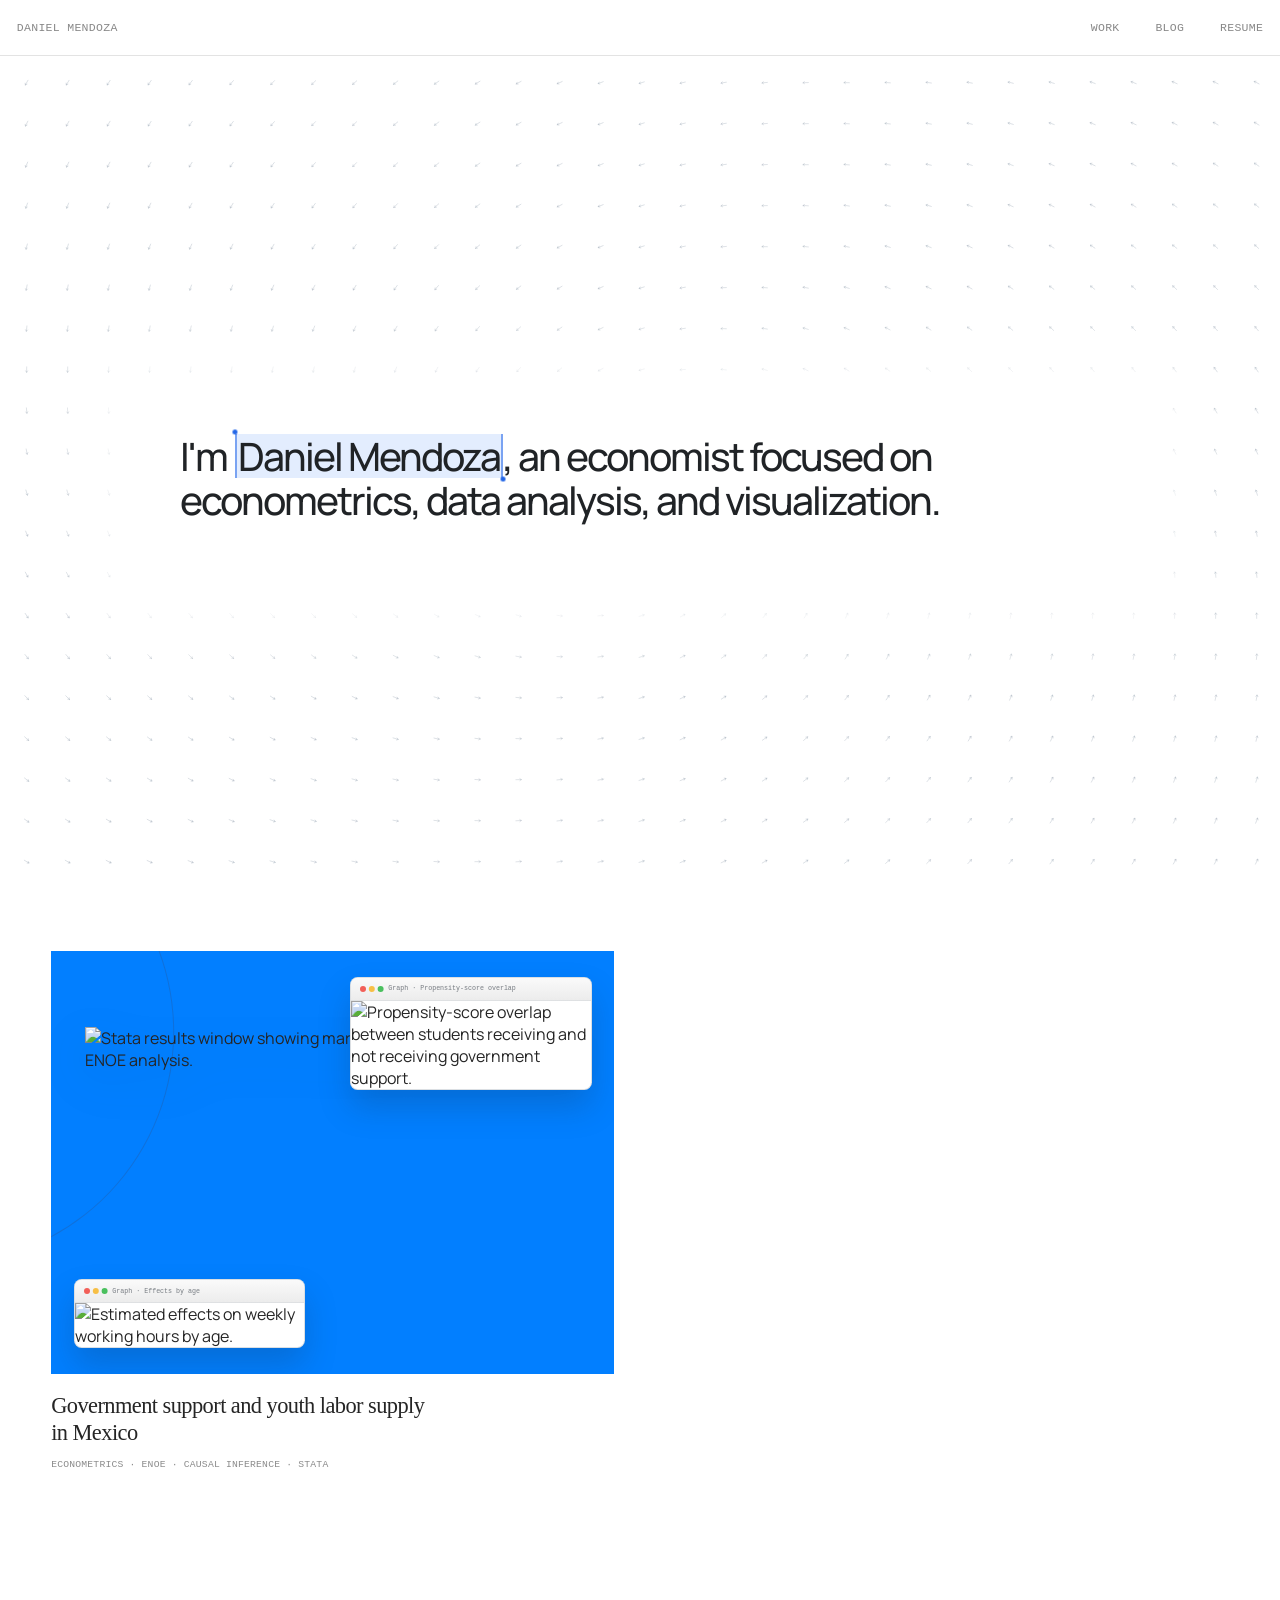
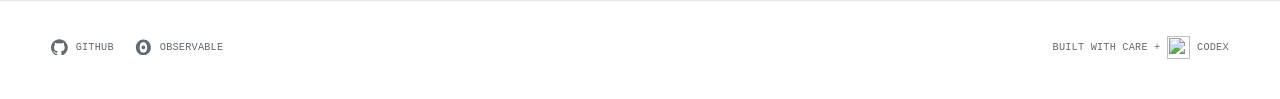
==== index.html @ ac4476f8 "Publish portfolio and first data note" ====
<!doctype html>
<html lang="en">
  <head>
    <meta charset="UTF-8" />
    <meta name="viewport" content="width=device-width, initial-scale=1.0" />
    <meta
      name="description"
      content="Daniel Mendoza is an economist who uses data to understand change and communicate evidence."
    />
    <title>Daniel Mendoza — Economist who works with data</title>
    <link rel="stylesheet" href="styles.css" />
    <script src="script.js" defer></script>
  </head>
  <body class="home-page">
    <div class="custom-cursor" aria-hidden="true"></div>

    <header class="site-header home-header">
      <a class="site-identity" href="#top">Daniel Mendoza</a>
      <nav class="site-nav" aria-label="Primary navigation">
        <a href="#work">Work</a>
        <a href="blog.html">Blog</a>
        <a href="assets/documents/daniel-mendoza-resume.pdf" target="_blank" rel="noopener">Resume</a>
      </nav>
    </header>

    <main id="top">
      <section class="intro-hero" aria-labelledby="intro-title">
        <canvas class="phase-field" data-phase-field aria-hidden="true"></canvas>
        <div class="intro-copy">
          <h1 id="intro-title">
            <span class="intro-line">
              I'm
              <span class="intro-selected-name">
                <span class="intro-name-highlight" aria-hidden="true"></span>
                <i class="intro-selection-handle intro-selection-handle-start" aria-hidden="true"></i>
                <i class="intro-selection-handle intro-selection-handle-end" aria-hidden="true"></i>
                <span class="intro-name-text">Daniel Mendoza</span>
              </span>, an economist focused on
            </span>
            <span class="intro-line">econometrics, data analysis, and visualization.</span>
          </h1>
        </div>
      </section>

      <section class="selected-work" id="work" aria-label="Selected work">
        <div class="project-grid">
          <a
            class="project-card project-card-enoe"
            href="apoyos-oferta-laboral.html"
            data-case-study
            aria-label="View case study: Government support and youth labor supply in Mexico"
          >
            <div class="project-cover project-cover-stata">
              <figure class="stata-main-window">
                <img
                  src="assets/projects/enoe/stata-main-results.png"
                  alt="Stata results window showing marginal-effect estimates from the ENOE analysis."
                />
              </figure>

              <figure class="stata-graph-window stata-graph-overlap">
                <figcaption>Graph · Propensity-score overlap</figcaption>
                <img
                  src="assets/projects/enoe/04_propensity_overlap.svg"
                  alt="Propensity-score overlap between students receiving and not receiving government support."
                />
              </figure>

              <figure class="stata-graph-window stata-graph-age">
                <figcaption>Graph · Effects by age</figcaption>
                <img
                  src="assets/projects/enoe/02_cover_age_heterogeneity.svg"
                  alt="Estimated effects on weekly working hours by age."
                />
              </figure>
            </div>

            <div class="project-card-copy">
              <h3>Government support and youth labor supply in Mexico</h3>
              <p class="project-meta">Econometrics · ENOE · Causal inference · Stata</p>
            </div>
          </a>
        </div>
      </section>
    </main>

    <footer class="home-footer">
      <nav class="footer-profiles" aria-label="External profiles">
        <a
          href="https://github.com/danielmendoza-econ"
          target="_blank"
          rel="noopener"
          aria-label="Daniel Mendoza on GitHub"
        >
          <svg viewBox="0 0 24 24" aria-hidden="true">
            <path d="M12 .297C5.37.297 0 5.67 0 12.297c0 5.303 3.438 9.8 8.205 11.385.6.113.82-.258.82-.577 0-.285-.01-1.04-.015-2.04-3.338.724-4.042-1.61-4.042-1.61-.546-1.385-1.335-1.754-1.335-1.754-1.087-.744.084-.729.084-.729 1.205.084 1.838 1.236 1.838 1.236 1.07 1.835 2.809 1.305 3.495.998.108-.776.417-1.305.76-1.605-2.665-.3-5.466-1.332-5.466-5.93 0-1.31.465-2.38 1.235-3.22-.135-.303-.54-1.523.105-3.176 0 0 1.005-.322 3.3 1.23a11.5 11.5 0 0 1 3-.405c1.02.005 2.04.138 3 .405 2.28-1.552 3.285-1.23 3.285-1.23.645 1.653.24 2.873.12 3.176.765.84 1.23 1.91 1.23 3.22 0 4.61-2.805 5.625-5.475 5.92.42.36.81 1.096.81 2.22 0 1.606-.015 2.896-.015 3.286 0 .315.21.69.825.57C20.565 22.092 24 17.592 24 12.297 24 5.67 18.627.297 12 .297Z" />
          </svg>
          <span>GitHub</span>
        </a>

        <a
          href="https://observablehq.com/@danielmendoza-econ/"
          target="_blank"
          rel="noopener"
          aria-label="Daniel Mendoza on Observable"
        >
          <svg viewBox="-1.5 0 28 28" aria-hidden="true">
            <path d="M12.5 22.667c-1.154 0-2.154-.252-3-.754a5.091 5.091 0 0 1-1.945-2.048 10.801 10.801 0 0 1-.991-2.741A14.747 14.747 0 0 1 6.25 14c0-.83.054-1.624.164-2.382.108-.758.309-1.529.602-2.31a7.37 7.37 0 0 1 1.129-2.035 5.118 5.118 0 0 1 1.807-1.401c.746-.36 1.594-.539 2.548-.539 1.154 0 2.154.252 3 .754.843.501 1.517 1.21 1.945 2.048.452.861.782 1.775.991 2.741.209.965.314 2.007.314 3.124a16.7 16.7 0 0 1-.163 2.382 10.63 10.63 0 0 1-.615 2.31c-.302.782-.677 1.46-1.13 2.035-.451.575-1.05 1.042-1.794 1.401-.745.36-1.594.539-2.548.539Zm2.206-6.373c.598-.6.93-1.43.919-2.294 0-.893-.299-1.658-.896-2.294-.598-.637-1.34-.956-2.229-.956s-1.631.319-2.23.956A3.236 3.236 0 0 0 9.376 14c0 .893.299 1.658.896 2.294.598.637 1.34.956 2.229.956s1.624-.319 2.206-.956ZM12.5 27C19.403 27 25 21.18 25 14S19.403 1 12.5 1 0 6.82 0 14s5.597 13 12.5 13Z" />
          </svg>
          <span>Observable</span>
        </a>
      </nav>

      <a
        class="footer-codex-credit"
        href="https://openai.com/codex/"
        target="_blank"
        rel="noopener"
        aria-label="Built with care and Codex"
      >
        <span>Built with care +</span>
        <img src="assets/brand/codex-icon-light.png" alt="" aria-hidden="true" />
        <span>Codex</span>
      </a>
    </footer>
  </body>
</html>
---- styles.css ----
@import url("https://fonts.googleapis.com/css2?family=Manrope:wght@400;500;600;700&display=swap");

@font-face {
  font-family: "Lora";
  src: url("assets/fonts/lora/lora-regular-latin.woff2") format("woff2");
  font-style: normal;
  font-weight: 400;
  font-display: swap;
}

@font-face {
  font-family: "Paper Mono";
  src: url("assets/fonts/paper-mono/paper-mono-regular.woff2") format("woff2");
  font-style: normal;
  font-weight: 400;
  font-display: swap;
}

:root {
  --paper: rgb(242, 241, 236);
  --ink: rgb(25, 25, 24);
  --menu: rgb(75, 85, 99);
  --muted: rgb(126, 126, 120);
  --line: rgba(75, 85, 99, 0.18);
  --accent: rgb(245, 73, 39);
  --page-gutter: clamp(1.25rem, 4vw, 4.5rem);
}

* {
  box-sizing: border-box;
}

html {
  scroll-behavior: smooth;
}

body {
  margin: 0;
  background: var(--paper);
  color: var(--ink);
  font-family: "Manrope", Helvetica, Arial, sans-serif;
  -webkit-font-smoothing: antialiased;
}

.custom-cursor {
  display: none;
}

@media (pointer: fine) and (prefers-reduced-motion: no-preference) {
  body,
  a {
    cursor: none;
  }

  .custom-cursor {
    position: fixed;
    top: 0;
    left: 0;
    z-index: 9999;
    display: block;
    width: 1rem;
    height: 1rem;
    border-radius: 50%;
    border: 1px solid transparent;
    background: rgb(245, 73, 39);
    opacity: 0;
    pointer-events: none;
    transform: translate3d(-50%, -50%, 0);
    transition: width 160ms ease, height 160ms ease, background-color 160ms ease,
      border-color 160ms ease, opacity 120ms ease;
  }

  .custom-cursor.is-visible {
    opacity: 1;
  }

  .custom-cursor.is-over-link {
    width: 2rem;
    height: 2rem;
    border-color: rgb(245, 73, 39);
    background: transparent;
  }

  .custom-cursor.is-over-case-study {
    width: 9.7rem;
    height: 2.55rem;
    border-color: rgba(255, 255, 255, 0.35);
    border-radius: 999px;
    background: rgb(245, 73, 39);
    box-shadow: 0 5px 18px rgba(97, 42, 56, 0.2);
  }

  .custom-cursor.is-over-case-study::after {
    position: absolute;
    inset: 0;
    display: grid;
    place-items: center;
    color: #fff;
    content: "VIEW CASE STUDY \2197";
    font-family: "Paper Mono", monospace;
    font-size: 0.66rem;
    letter-spacing: 0.015em;
    white-space: nowrap;
  }
}

a {
  color: inherit;
  text-decoration: none;
}

.site-header {
  position: sticky;
  top: 0;
  z-index: 20;
  display: flex;
  align-items: center;
  justify-content: space-between;
  min-height: 4.75rem;
  padding: 1rem var(--page-gutter);
  background: rgba(242, 241, 236, 0.9);
  backdrop-filter: blur(16px);
  -webkit-backdrop-filter: blur(16px);
}

.site-identity {
  max-width: 23rem;
  color: var(--ink);
  font-size: clamp(0.9rem, 1.3vw, 1.05rem);
  font-weight: 600;
  letter-spacing: -0.02em;
  line-height: 1.2;
}

.site-nav {
  display: flex;
  gap: clamp(1.4rem, 3vw, 2.4rem);
  color: rgba(75, 85, 99, 1);
  font-family: "Manrope", Helvetica, Arial, sans-serif;
  font-size: clamp(0.95rem, 1.4vw, 1.1rem);
  font-weight: 500;
  letter-spacing: -0.02em;
}

.site-nav a {
  position: relative;
  padding: 0.35rem 0;
}

.site-nav a[aria-current="page"]::after {
  transform: scaleX(1);
}

.site-nav a::after {
  position: absolute;
  right: 0;
  bottom: 0;
  left: 0;
  height: 1px;
  background: currentColor;
  content: "";
  transform: scaleX(0);
  transform-origin: right;
  transition: transform 180ms ease;
}

.site-nav a:hover::after,
.site-nav a:focus-visible::after {
  transform: scaleX(1);
  transform-origin: left;
}

.hero {
  position: relative;
  display: flex;
  overflow: hidden;
  min-height: calc(100svh - 4.75rem);
  align-items: center;
  padding: clamp(5rem, 12vh, 9rem) var(--page-gutter);
}

.hero-pattern {
  position: absolute;
  inset: 0;
  background-image:
    radial-gradient(circle, rgba(75, 85, 99, 0.18) 1px, transparent 1.2px),
    linear-gradient(90deg, transparent 49.6%, rgba(75, 85, 99, 0.035) 50%, transparent 50.4%);
  background-position: 0 0, 16px 0;
  background-size: 32px 32px, 128px 128px;
  -webkit-mask-image: radial-gradient(ellipse 75% 72% at 70% 48%, #000 0%, rgba(0, 0, 0, 0.62) 48%, transparent 100%);
  mask-image: radial-gradient(ellipse 75% 72% at 70% 48%, #000 0%, rgba(0, 0, 0, 0.62) 48%, transparent 100%);
  pointer-events: none;
}

.eyebrow {
  margin: 0 0 clamp(1.5rem, 4vh, 3rem);
  color: var(--muted);
  font-size: clamp(0.7rem, 1vw, 0.85rem);
  letter-spacing: 0.12em;
  text-transform: uppercase;
}

h1 {
  max-width: 18ch;
  margin: 0;
  color: var(--ink);
  font-family: "Manrope", Helvetica, Arial, sans-serif;
  font-size: clamp(3.25rem, 7vw, 7.4rem);
  font-weight: 600;
  letter-spacing: -0.065em;
  line-height: 0.98;
}

.hero h1 {
  position: relative;
  z-index: 1;
}

.hero-primary,
.hero-secondary {
  display: block;
}

.hero-primary {
  color: var(--ink);
}

.hero-secondary {
  max-width: 15.5ch;
  margin-top: 0.18em;
  color: var(--muted);
  font-weight: 500;
}

.work-section,
.home-writing {
  display: grid;
  grid-template-columns: minmax(9rem, 1fr) minmax(0, 4fr);
  gap: clamp(3rem, 7vw, 8rem);
  padding: clamp(5.5rem, 10vw, 10rem) var(--page-gutter);
  border-top: 1px solid var(--line);
}

.section-rail {
  position: sticky;
  top: 6.5rem;
  align-self: start;
}

.section-label,
.section-period {
  margin: 0;
}

.section-label {
  color: var(--ink);
  font-size: clamp(1rem, 1.5vw, 1.25rem);
  font-weight: 600;
  letter-spacing: -0.025em;
}

.section-period {
  margin-top: 0.35rem;
  color: var(--muted);
  font-size: 0.9rem;
}

h2 {
  margin: 0;
  font-size: clamp(2.5rem, 6vw, 6rem);
  font-weight: 500;
  letter-spacing: -0.06em;
  line-height: 0.95;
}

.work-message h2 {
  max-width: 18ch;
  color: var(--ink);
  font-size: clamp(2.4rem, 5vw, 5.6rem);
  font-weight: 500;
  letter-spacing: -0.06em;
  line-height: 1;
}

.work-message p {
  max-width: 42rem;
  margin: clamp(2rem, 4vw, 3.5rem) 0 0;
  color: var(--muted);
  font-size: clamp(1.1rem, 1.7vw, 1.35rem);
  line-height: 1.55;
}

.writing-feature {
  min-width: 0;
}

.writing-visual {
  display: block;
  overflow: hidden;
  padding: clamp(1.5rem, 5vw, 5rem);
  border-radius: 1rem;
  background: #e9e5f2;
}

.writing-visual svg {
  display: block;
  width: 100%;
}

.feature-grid {
  fill: none;
  stroke: rgba(75, 85, 99, 0.16);
  stroke-width: 1;
}

.feature-line {
  fill: none;
  stroke: var(--accent);
  stroke-linecap: round;
  stroke-width: 7;
  stroke-dasharray: 1200;
  animation: draw-line 1.8s ease-out both;
}

.feature-dots {
  fill: #e9e5f2;
  stroke: var(--accent);
  stroke-width: 4;
}

.writing-copy {
  display: block;
  padding-top: clamp(1.5rem, 3vw, 2.5rem);
}

.writing-title-row {
  display: flex;
  gap: 2rem;
  align-items: flex-start;
  justify-content: space-between;
}

.writing-title-row h2 {
  max-width: 22ch;
  color: var(--ink);
  font-size: clamp(2.1rem, 4vw, 4.4rem);
  font-weight: 500;
  line-height: 1;
}

.writing-title-row span {
  color: var(--accent);
  font-size: clamp(2rem, 4vw, 4rem);
  line-height: 0.9;
  transition: transform 180ms ease;
}

.writing-copy:hover .writing-title-row span {
  transform: translate(0.3rem, -0.3rem);
}

.writing-copy > p {
  max-width: 46rem;
  margin: 1.5rem 0 0;
  color: var(--muted);
  font-size: clamp(1rem, 1.5vw, 1.2rem);
  line-height: 1.55;
}

.tag-list {
  display: flex;
  flex-wrap: wrap;
  gap: 0.55rem;
  margin: 1.5rem 0 0;
  padding: 0;
  list-style: none;
}

.tag-list li {
  padding: 0.5rem 0.75rem;
  border-radius: 999px;
  background: rgba(215, 210, 231, 0.72);
  color: var(--menu);
  font-size: 0.76rem;
  font-weight: 600;
  letter-spacing: 0.035em;
  text-transform: uppercase;
}

.site-footer {
  overflow: hidden;
  padding: clamp(3rem, 7vw, 6rem) var(--page-gutter) 0;
  border-top: 1px solid var(--line);
}

.footer-links {
  display: flex;
  justify-content: flex-end;
  gap: clamp(1.5rem, 4vw, 3rem);
  color: var(--menu);
  font-size: 0.95rem;
  font-weight: 500;
}

.footer-name {
  margin: clamp(5rem, 10vw, 9rem) 0 -0.09em;
  color: var(--ink);
  font-size: clamp(4.2rem, 14.5vw, 15rem);
  font-weight: 700;
  letter-spacing: -0.085em;
  line-height: 0.74;
  white-space: nowrap;
}

.interior-page {
  min-height: 100svh;
  padding: clamp(9rem, 20vh, 13rem) var(--page-gutter) 4rem;
}

.interior-page h1 {
  max-width: none;
}

.page-intro {
  width: min(100%, 41rem);
  margin: clamp(2rem, 5vh, 4rem) 0 0 auto;
  color: var(--muted);
  font-size: clamp(1.1rem, 1.8vw, 1.5rem);
  line-height: 1.5;
}

.post-list {
  margin-top: clamp(4rem, 10vh, 8rem);
  border-top: 1px solid var(--line);
}

.post-card {
  display: grid;
  grid-template-columns: minmax(18rem, 1.2fr) minmax(18rem, 1fr);
  gap: clamp(2rem, 6vw, 6rem);
  padding: clamp(2rem, 5vw, 4.5rem) 0;
  border-bottom: 1px solid var(--line);
}

.post-card-visual {
  overflow: hidden;
  min-height: 18rem;
  background: #f3e9e2;
}

.post-card-visual svg {
  width: 100%;
  height: 100%;
  padding: 9%;
}

.post-card-grid {
  fill: none;
  stroke: rgba(50, 64, 79, 0.14);
  stroke-width: 1;
}

.post-card-line {
  fill: none;
  stroke: rgb(245, 73, 39);
  stroke-width: 5;
  stroke-linecap: round;
  stroke-dasharray: 900;
  animation: draw-line 1.5s ease-out both;
}

.post-card-dots {
  fill: #f3e9e2;
  stroke: rgb(245, 73, 39);
  stroke-width: 3;
}

.post-card-copy {
  align-self: center;
}

.post-meta,
.chart-kicker,
.chart-unit,
.back-link {
  color: rgba(133, 142, 151, 1);
  font-family: "Paper Mono", monospace;
  font-size: 0.72rem;
  letter-spacing: 0.03em;
  text-transform: uppercase;
}

.post-card h2,
.chart-heading h2,
.article-text h2,
.article-text h3 {
  color: var(--ink);
  font-family: "Manrope", Helvetica, Arial, sans-serif;
  font-weight: 500;
}

.post-card h2 {
  margin: 1.25rem 0;
  font-size: clamp(2rem, 3.5vw, 3.75rem);
  letter-spacing: -0.04em;
  line-height: 1.02;
}

.post-card-copy > p:not(.post-meta) {
  color: rgba(133, 142, 151, 1);
  line-height: 1.55;
}

.post-link {
  display: inline-block;
  margin-top: 2rem;
  border-bottom: 1px solid currentColor;
  font-size: 0.8rem;
  line-height: 1.8;
  text-transform: uppercase;
}

/* Blog index — text-led editorial list */
.blog-page {
  background: #fff;
}

.blog-index {
  min-height: calc(100svh - 3.5rem);
  padding: clamp(6.5rem, 12vw, 10rem) var(--page-gutter) clamp(7rem, 12vw, 11rem);
}

.blog-index-header,
.blog-entry-list {
  width: min(100%, 64rem);
}

.blog-index-kicker,
.blog-entry-meta,
.blog-index-footer {
  font-family: "Paper Mono", monospace;
  letter-spacing: 0.025em;
  text-transform: uppercase;
}

.blog-index-kicker {
  margin: 0 0 1.3rem;
  color: #7d8791;
  font-size: 0.68rem;
}

.blog-index-header h1 {
  max-width: 20ch;
  margin: 0;
  color: #252525;
  font-family: "Manrope", Helvetica, Arial, sans-serif;
  font-size: clamp(2.35rem, 4.6vw, 4.65rem);
  font-weight: 500;
  letter-spacing: -0.055em;
  line-height: 1.04;
}

.blog-index-intro {
  max-width: 35rem;
  margin: clamp(1.5rem, 3vw, 2.5rem) 0 0;
  color: #7f8993;
  font-size: clamp(0.98rem, 1.35vw, 1.15rem);
  line-height: 1.65;
}

.blog-entry-list {
  margin-top: clamp(4.5rem, 8vw, 7rem);
  border-top: 1px solid rgba(75, 85, 99, 0.18);
}

.blog-empty-state {
  margin: 0;
  padding: 2rem 0;
  color: rgba(75, 85, 99, 0.68);
  font-size: 1rem;
}

.blog-entry {
  display: grid;
  grid-template-columns: minmax(8.5rem, 0.72fr) minmax(0, 3fr) auto;
  gap: clamp(1.5rem, 4vw, 4rem);
  align-items: start;
  padding: clamp(2rem, 4vw, 3.25rem) 0;
  border-bottom: 1px solid rgba(75, 85, 99, 0.18);
}

.blog-entry-meta {
  display: grid;
  gap: 0.65rem;
  padding-top: 0.32rem;
  color: #8a949e;
  font-size: clamp(0.55rem, 0.68vw, 0.64rem);
  line-height: 1.45;
}

.blog-entry-copy {
  min-width: 0;
  transition: transform 240ms cubic-bezier(0.2, 0.8, 0.2, 1);
}

.blog-entry-copy h2 {
  max-width: 29ch;
  margin: 0;
  color: #252525;
  font-family: "Manrope", Helvetica, Arial, sans-serif;
  font-size: clamp(1.45rem, 2.25vw, 2.15rem);
  font-weight: 500;
  letter-spacing: -0.04em;
  line-height: 1.13;
  transition: color 180ms ease;
}

.blog-entry-copy p {
  max-width: 45rem;
  margin: 0.85rem 0 0;
  color: #858f99;
  font-size: clamp(0.88rem, 1.05vw, 0.98rem);
  line-height: 1.65;
}

.blog-entry-arrow {
  color: #027fff;
  font-size: 1.15rem;
  line-height: 1;
  opacity: 0;
  transform: translate(-0.35rem, 0.35rem);
  transition: opacity 180ms ease, transform 220ms ease;
}

.blog-entry:hover .blog-entry-copy,
.blog-entry:focus-visible .blog-entry-copy {
  transform: translateX(0.35rem);
}

.blog-entry:hover h2,
.blog-entry:focus-visible h2 {
  color: #027fff;
}

.blog-entry:hover .blog-entry-arrow,
.blog-entry:focus-visible .blog-entry-arrow {
  opacity: 1;
  transform: translate(0, 0);
}

.blog-entry:focus-visible {
  outline: 2px solid #027fff;
  outline-offset: 0.55rem;
}

.blog-index-footer {
  display: flex;
  justify-content: space-between;
  gap: 2rem;
  padding: 1.75rem var(--page-gutter) 2rem;
  border-top: 1px solid rgba(75, 85, 99, 0.14);
  color: #8a949e;
  font-size: 0.6rem;
}

.blog-index-footer p {
  margin: 0;
}

.blog-index-footer a {
  transition: color 180ms ease;
}

.blog-index-footer a:hover,
.blog-index-footer a:focus-visible {
  color: #252525;
}

@media (max-width: 700px) {
  .blog-index {
    padding: 5.5rem 1.25rem 7rem;
  }

  .blog-index-header h1 {
    font-size: clamp(2.15rem, 9.5vw, 3.2rem);
  }

  .blog-entry {
    grid-template-columns: minmax(0, 1fr) auto;
    gap: 1.4rem;
    padding: 2rem 0;
  }

  .blog-entry-meta {
    grid-column: 1 / -1;
    display: flex;
    flex-wrap: wrap;
    gap: 0.55rem 1rem;
    padding: 0;
  }

  .blog-entry-arrow {
    opacity: 1;
    transform: none;
  }

  .blog-index-footer {
    padding-right: 1.25rem;
    padding-left: 1.25rem;
  }
}

.article-page {
  padding: clamp(8rem, 16vh, 11rem) var(--page-gutter) 6rem;
}

.article-header {
  max-width: 72rem;
}

.back-link {
  display: inline-block;
  margin-bottom: clamp(3rem, 8vh, 6rem);
}

.article-header h1 {
  margin-top: 1.2rem;
  font-size: clamp(3rem, 7.8vw, 7rem);
  line-height: 0.98;
}

.article-deck {
  max-width: 46rem;
  margin: clamp(2rem, 5vw, 4rem) 0 0 auto;
  color: rgba(133, 142, 151, 1);
  font-size: clamp(1.15rem, 2vw, 1.55rem);
  line-height: 1.55;
}

.article-body {
  margin-top: clamp(5rem, 12vh, 9rem);
}

.chart-section {
  padding: clamp(2rem, 5vw, 4.5rem);
  background: #f3e9e2;
}

.chart-heading {
  display: flex;
  justify-content: space-between;
  gap: 2rem;
  align-items: end;
}

.chart-heading h2 {
  max-width: 38rem;
  margin: 0.7rem 0 0;
  font-size: clamp(2rem, 4vw, 4rem);
  line-height: 1.03;
}

.chart-kicker,
.chart-unit {
  margin: 0;
}

.plot {
  min-height: 330px;
  margin-top: 3rem;
}

.plot svg {
  display: block;
  max-width: 100%;
  overflow: visible;
}

.chart-loading,
.chart-error {
  padding: 8rem 0;
  color: rgba(133, 142, 151, 1);
  text-align: center;
}

.chart-source {
  margin: 1.5rem 0 0;
  color: rgba(90, 102, 114, 1);
  font-size: 0.78rem;
  line-height: 1.5;
}

.chart-source a {
  border-bottom: 1px solid currentColor;
}

.article-text {
  width: min(100%, 45rem);
  margin: clamp(4rem, 10vh, 8rem) auto 0;
}

.article-text h2 {
  margin: 0 0 1.5rem;
  font-size: clamp(2.5rem, 5vw, 4.5rem);
}

.article-text h3 {
  margin: 3.5rem 0 1rem;
  font-size: clamp(1.5rem, 2.5vw, 2.1rem);
}

.article-text > p,
.observable-callout p {
  color: rgba(73, 85, 98, 1);
  font-size: clamp(1.05rem, 1.5vw, 1.25rem);
  line-height: 1.72;
}

.observable-callout {
  display: grid;
  margin-top: 4.5rem;
  padding: 2rem 0;
  border-top: 1px solid var(--line);
  border-bottom: 1px solid var(--line);
}

.observable-callout p {
  margin: 0.75rem 0 1.5rem;
}

.observable-callout a {
  width: fit-content;
  margin-top: 0.7rem;
  border-bottom: 1px solid currentColor;
  font-family: "Paper Mono", monospace;
  font-size: 0.75rem;
  line-height: 1.7;
  text-transform: uppercase;
}

@keyframes draw-line {
  from { stroke-dashoffset: 900; }
  to { stroke-dashoffset: 0; }
}

@media (max-width: 600px) {
  .site-header {
    min-height: 4.25rem;
    padding-top: 0.8rem;
    padding-bottom: 0.8rem;
  }

  .site-identity {
    max-width: 10.5rem;
    font-size: 0.78rem;
  }

  .site-nav {
    gap: 1rem;
    font-size: 0.88rem;
  }

  .hero {
    min-height: calc(100svh - 4.25rem);
    padding-top: 4rem;
    padding-bottom: 4rem;
  }

  .hero h1 {
    max-width: none;
    font-size: clamp(2.85rem, 13vw, 4.5rem);
    letter-spacing: -0.07em;
  }

  .hero-secondary {
    max-width: none;
  }

  .work-section,
  .home-writing {
    grid-template-columns: 1fr;
    gap: 2.5rem;
    padding-top: 5rem;
    padding-bottom: 5rem;
  }

  .section-rail {
    position: static;
  }

  .writing-title-row {
    gap: 1rem;
  }

  .footer-links {
    justify-content: flex-start;
  }

  .footer-name {
    margin-top: 5rem;
    font-size: 18.3vw;
  }

  .post-card {
    grid-template-columns: 1fr;
  }

  .post-card-visual {
    min-height: 13rem;
  }

  .article-header h1 br {
    display: none;
  }

  .chart-heading {
    display: block;
  }

  .chart-unit {
    margin-top: 1.5rem;
  }

  .chart-section {
    margin-right: calc(-1 * var(--page-gutter));
    margin-left: calc(-1 * var(--page-gutter));
  }
}

@media (prefers-reduced-motion: reduce) {
  html {
    scroll-behavior: auto;
  }

  *,
  *::before,
  *::after {
    transition-duration: 0.01ms !important;
  }

  .post-card-line {
    animation: none;
  }

  .feature-line {
    animation: none;
  }
}

/* Home — paper-note composition */
.home-page {
  --home-border: rgba(38, 38, 38, 0.13);
  min-width: 320px;
  background: #fff;
  color: #252525;
}

.home-page .home-header {
  position: sticky;
  top: 0;
  z-index: 100;
  min-height: 3.5rem;
  padding: 0 1.05rem;
  border-bottom: 1px solid var(--home-border);
  background: rgba(255, 255, 255, 0.96);
  backdrop-filter: blur(12px);
  -webkit-backdrop-filter: blur(12px);
}

.home-page .site-identity,
.home-page .site-nav {
  color: #888;
  font-family: "Paper Mono", monospace;
  font-size: 0.72rem;
  font-weight: 400;
  letter-spacing: 0.025em;
  line-height: 1;
  text-transform: uppercase;
}

.home-page .site-identity {
  max-width: none;
}

.home-page .site-nav {
  gap: clamp(1.4rem, 2.8vw, 2.8rem);
}

.home-page .site-nav a {
  padding: 1.35rem 0;
}

.home-page .site-nav a::after {
  bottom: 0.95rem;
}

/* Home introduction — soft aurora composition */
.intro-hero {
  position: relative;
  display: grid;
  min-height: calc(100svh - 3.5rem);
  place-items: center;
  overflow: hidden;
  padding: clamp(4.5rem, 9vw, 8rem) var(--page-gutter);
  background: #fff;
}

.phase-field {
  position: absolute;
  inset: 0;
  z-index: 1;
  display: block;
  width: 100%;
  height: 100%;
  opacity: 0.78;
  pointer-events: none;
}

.intro-copy {
  position: relative;
  z-index: 2;
  width: min(100%, 920px);
  opacity: 0;
  transform: translateY(18px);
  animation: intro-copy-in 720ms ease-out 180ms forwards;
}

.intro-copy h1 {
  width: 100%;
  max-width: none;
  margin: 0;
  color: #202326;
  font-family: "Manrope", Helvetica, Arial, sans-serif;
  font-size: clamp(1.45rem, 3.05vw, 3.35rem);
  font-weight: 500;
  letter-spacing: -0.052em;
  line-height: 1.14;
}

.intro-copy h1 em {
  font-family: "Manrope", Helvetica, Arial, sans-serif;
  font-style: normal;
  font-weight: 500;
  letter-spacing: inherit;
}

.intro-line {
  display: block;
  white-space: nowrap;
}

.intro-copy > p {
  margin: clamp(2rem, 4vw, 3.25rem) 0 0;
  color: rgba(75, 85, 99, 0.72);
  font-family: "Paper Mono", monospace;
  font-size: clamp(0.6rem, 0.8vw, 0.72rem);
  letter-spacing: 0.02em;
  text-transform: uppercase;
}

.intro-selected-name {
  position: relative;
  display: inline-block;
  margin: 0 0 0 0.06em;
  padding: 0 0.08em;
  white-space: nowrap;
}

.intro-name-text {
  position: relative;
  z-index: 2;
  font-family: "Manrope", Helvetica, Arial, sans-serif;
  font-style: normal;
  font-weight: 500;
  letter-spacing: inherit;
}

.intro-name-highlight {
  position: absolute;
  inset: 0.02em 0 -0.01em;
  z-index: 1;
  border-right: 2px solid rgba(36, 103, 231, 0.55);
  border-left: 2px solid rgba(36, 103, 231, 0.55);
  background: rgba(61, 125, 244, 0.14);
  transform: scaleX(0);
  transform-origin: left center;
  animation: intro-select-name 680ms cubic-bezier(0.2, 0.78, 0.24, 1) 880ms forwards;
}

.intro-selection-handle {
  position: absolute;
  z-index: 3;
  display: block;
  width: 0.13em;
  height: 0.13em;
  border-radius: 50%;
  background: rgb(36, 103, 231);
  opacity: 0;
  animation: intro-selection-handle-in 220ms ease-out 1.48s forwards;
}

.intro-selection-handle-start {
  top: -0.035em;
  left: 0;
  transform: translate(-50%, -50%);
}

.intro-selection-handle-end {
  right: 0;
  bottom: -0.025em;
  transform: translate(50%, 50%);
}

@keyframes intro-copy-in {
  to { opacity: 1; transform: translateY(0); }
}

@keyframes intro-select-name {
  to { transform: scaleX(1); }
}

@keyframes intro-selection-handle-in {
  to { opacity: 1; }
}

@media (max-width: 720px) {
  .intro-hero {
    min-height: calc(100svh - 3.35rem);
    padding: 4.5rem 1.25rem;
  }

  .intro-copy h1 {
    font-size: min(4vw, 1.75rem);
    letter-spacing: -0.05em;
    line-height: 1.18;
  }

  .intro-copy > p {
    max-width: 21rem;
    line-height: 1.7;
  }
}

@media (prefers-reduced-motion: reduce) {
  .intro-copy,
  .intro-name-highlight,
  .intro-selection-handle {
    animation: none;
  }

  .intro-copy,
  .intro-selection-handle {
    opacity: 1;
  }

  .intro-copy {
    transform: none;
  }

  .intro-name-highlight {
    transform: scaleX(1);
  }
}

.collage-hero {
  position: relative;
  display: grid;
  min-height: calc(100svh - 3.5rem);
  place-items: center;
  overflow: hidden;
  background: #fff;
}

.note-stage {
  position: relative;
  width: min(820px, 82vw);
  height: min(540px, calc(100svh - 5.5rem));
  min-height: 480px;
}

.paper-note {
  --angle: 0deg;
  --pointer-x: 0px;
  --pointer-y: 0px;
  --pointer-r: 0deg;
  --lift: 0px;
  --note-scale: 1;
  position: absolute;
  transform: translate3d(var(--pointer-x), calc(var(--pointer-y) + var(--lift)), 0)
    rotate(calc(var(--angle) + var(--pointer-r))) scale(var(--note-scale));
  transform-origin: center;
  transition: transform 360ms cubic-bezier(0.2, 0.75, 0.25, 1), filter 260ms ease;
  will-change: transform;
}

.paper-note.is-active {
  --lift: -10px;
  --note-scale: 1.035;
  z-index: 20;
  filter: drop-shadow(0 14px 12px rgba(36, 26, 19, 0.09));
}

.note-intro {
  --angle: -10.5deg;
  top: 4.6rem;
  left: 0;
  z-index: 2;
  display: flex;
  width: 440px;
  height: 294px;
  align-items: center;
  padding: 3.3rem 2.3rem 2.35rem;
  background-color: #f2511b;
  background-image: repeating-linear-gradient(
    to bottom,
    transparent 0,
    transparent 42px,
    rgba(255, 239, 221, 0.2) 43px,
    transparent 44px
  );
  color: #fff5eb;
}

.note-intro h1 {
  max-width: none;
  color: inherit;
  font-family: "Lora", Georgia, serif;
  font-size: 1.83rem;
  font-weight: 400;
  letter-spacing: -0.025em;
  line-height: 1.48;
}

.tape-hole {
  position: absolute;
  top: 1.25rem;
  width: 0.75rem;
  height: 0.75rem;
  background: #fff;
}

.tape-hole-one { left: 1.15rem; }
.tape-hole-two { left: 7.9rem; }
.tape-hole-three { left: 15rem; }
.tape-hole-four { right: 1.25rem; }

.note-now {
  --angle: 4deg;
  right: 0.5rem;
  bottom: 4.4rem;
  z-index: 4;
  display: flex;
  width: 405px;
  min-height: 148px;
  align-items: center;
  padding: 1.7rem 2rem 1.8rem;
  background: #ffd8c7;
  color: #d64b29;
}

.note-now p {
  margin: 0;
  font-family: "Manrope", Helvetica, Arial, sans-serif;
  font-size: 1.22rem;
  font-weight: 500;
  letter-spacing: 0.035em;
  line-height: 1.32;
}

.folded-corner {
  position: absolute;
  right: 0;
  bottom: 0;
  width: 0;
  height: 0;
  border-top: 0 solid transparent;
  border-right: 0 solid transparent;
  border-bottom: 0 solid transparent;
  border-left: 4rem solid #f2511b;
  border-top-width: 1.45rem;
}

.note-equation {
  --angle: 8deg;
  top: 5.3rem;
  right: 6.2rem;
  z-index: 1;
  display: grid;
  width: 122px;
  height: 92px;
  grid-template-columns: 1fr 1px 1fr;
  align-items: center;
  padding: 0 0.9rem;
  background: #dfe98b;
  color: #626468;
  font-family: "Paper Mono", monospace;
  font-size: 1.5rem;
  text-align: center;
}

.note-equation i {
  width: 1px;
  height: 2.8rem;
  background: rgba(68, 70, 72, 0.55);
  transform: rotate(12deg);
}

.note-sketch {
  --angle: 9deg;
  bottom: 1.2rem;
  left: -1.75rem;
  z-index: 5;
  width: 132px;
  height: 132px;
  padding: 0.5rem;
  background: #add6f7;
}

.note-sketch svg {
  width: 100%;
  height: 100%;
  overflow: visible;
  fill: none;
  stroke: #1f2529;
  stroke-linecap: round;
  stroke-linejoin: round;
  stroke-width: 2.2;
}

.note-sketch circle {
  fill: #f2511b;
  stroke: none;
}

.note-sketch .sketch-line,
.note-sketch .sketch-arrow {
  stroke: #f2511b;
  stroke-width: 2.8;
}

.note-sketch text {
  fill: #f2511b;
  stroke: none;
  font-family: "Lora", Georgia, serif;
  font-size: 21px;
}

.selected-work-empty {
  display: grid;
  min-height: 54vh;
  grid-template-columns: minmax(3rem, 1fr) minmax(0, 5fr);
  gap: clamp(2rem, 7vw, 8rem);
  align-items: start;
  padding: clamp(5rem, 9vw, 9rem) var(--page-gutter);
  border-top: 1px solid var(--home-border);
  background: #fff;
}

.selected-work-empty .section-index {
  margin: 0.45rem 0 0;
  color: #8a8a8a;
  font-family: "Paper Mono", monospace;
  font-size: 0.72rem;
}

.selected-work-empty h2 {
  color: #252525;
  font-family: "Manrope", Helvetica, Arial, sans-serif;
  font-size: clamp(3.2rem, 7vw, 7rem);
  font-weight: 500;
  letter-spacing: -0.065em;
  line-height: 0.95;
}

.selected-work-empty div > p {
  margin: 1.25rem 0 0;
  color: #989898;
  font-family: "Paper Mono", monospace;
  font-size: 0.75rem;
  text-transform: uppercase;
}

.selected-work {
  padding: clamp(5rem, 9vw, 9rem) var(--page-gutter) clamp(7rem, 11vw, 12rem);
  border-top: 1px solid var(--home-border);
  background: #fff;
}

.selected-work-heading {
  display: grid;
  grid-template-columns: minmax(3rem, 1fr) minmax(0, 5fr);
  gap: clamp(2rem, 7vw, 8rem);
  align-items: start;
  margin-bottom: clamp(3.5rem, 7vw, 7rem);
}

.selected-work .section-index {
  margin: 0.45rem 0 0;
  color: #8a8a8a;
  font-family: "Paper Mono", monospace;
  font-size: 0.72rem;
}

.selected-work h2 {
  color: #252525;
  font-family: "Manrope", Helvetica, Arial, sans-serif;
  font-size: clamp(3.2rem, 7vw, 7rem);
  font-weight: 500;
  letter-spacing: -0.065em;
  line-height: 0.95;
}

.project-card {
  display: block;
  width: min(100%, 1120px);
  margin-left: auto;
}

.project-cover {
  position: relative;
  display: grid;
  overflow: hidden;
  min-height: clamp(26rem, 53vw, 43rem);
  grid-template-columns: minmax(0, 1.05fr) minmax(20rem, 0.95fr);
  align-items: center;
  gap: clamp(2rem, 6vw, 7rem);
  padding: clamp(2rem, 6vw, 6rem);
  background:
    linear-gradient(rgba(255, 255, 255, 0.28) 1px, transparent 1px),
    linear-gradient(90deg, rgba(255, 255, 255, 0.28) 1px, transparent 1px),
    #f5b59b;
  background-size: 42px 42px;
}

.project-cover::before {
  position: absolute;
  width: 29rem;
  height: 29rem;
  border: 1px solid rgba(94, 42, 30, 0.16);
  border-radius: 50%;
  content: "";
  inset: -13rem auto auto -12rem;
}

.project-cover::after {
  position: absolute;
  right: -4rem;
  bottom: -4rem;
  width: 16rem;
  height: 16rem;
  border-radius: 50%;
  background: rgba(225, 72, 35, 0.88);
  content: "";
}

.project-cover-exported {
  position: relative;
  display: block;
  min-height: 0;
  aspect-ratio: 5 / 3;
  padding: 0;
  background: #f7f7f7;
}

.project-cover-exported::before,
.project-cover-exported::after {
  display: none;
}

.project-cover-frame {
  position: absolute;
  inset: 0;
  display: block;
  width: 100%;
  height: 100%;
  object-fit: contain;
  transition: opacity 520ms ease, transform 700ms cubic-bezier(0.2, 0.75, 0.25, 1);
}

.project-cover-primary {
  opacity: 1;
  transform: scale(1);
}

.project-cover-secondary {
  opacity: 0;
  transform: scale(1.025);
}

.project-card:hover .project-cover-primary,
.project-card:focus-visible .project-cover-primary {
  opacity: 0;
  transform: scale(0.985);
}

.project-card:hover .project-cover-secondary,
.project-card:focus-visible .project-cover-secondary {
  opacity: 1;
  transform: scale(1);
}

.cover-hover-hint {
  position: absolute;
  right: 1.1rem;
  bottom: 1rem;
  z-index: 3;
  padding: 0.55rem 0.7rem;
  border: 1px solid rgba(37, 37, 37, 0.14);
  border-radius: 999px;
  background: rgba(255, 255, 255, 0.88);
  color: #777;
  font-family: "Paper Mono", monospace;
  font-size: 0.6rem;
  text-transform: uppercase;
  transition: opacity 220ms ease;
}

.project-card:hover .cover-hover-hint,
.project-card:focus-visible .cover-hover-hint {
  opacity: 0;
}

.cover-result {
  position: relative;
  z-index: 2;
}

.cover-result p,
.cover-result span,
.cover-sample,
.cover-source {
  font-family: "Paper Mono", monospace;
  letter-spacing: 0.025em;
  text-transform: uppercase;
}

.cover-result p {
  margin: 0 0 0.8rem;
  color: rgba(75, 52, 47, 0.68);
  font-size: clamp(0.65rem, 1vw, 0.82rem);
}

.cover-result strong {
  display: block;
  color: #252525;
  font-family: "Manrope", Helvetica, Arial, sans-serif;
  font-size: clamp(5.5rem, 12vw, 11rem);
  font-weight: 500;
  letter-spacing: -0.085em;
  line-height: 0.78;
}

.cover-result span {
  display: block;
  margin-top: 1.6rem;
  color: #ba3f25;
  font-size: clamp(0.68rem, 1vw, 0.88rem);
}

.cover-plot {
  position: relative;
  z-index: 2;
  display: grid;
  gap: clamp(2.2rem, 5vw, 4.5rem);
  padding: 2.2rem 0;
}

.plot-zero {
  position: absolute;
  top: 0;
  right: 9%;
  bottom: 0;
  border-left: 1px dashed rgba(60, 47, 43, 0.52);
}

.estimate-row {
  position: relative;
  display: grid;
  grid-template-columns: 7.2rem 1fr;
  align-items: center;
  color: rgba(65, 50, 46, 0.7);
  font-family: "Paper Mono", monospace;
  font-size: 0.66rem;
  text-transform: uppercase;
}

.estimate-row i {
  position: relative;
  display: block;
  height: 2px;
  background: #252525;
  transform: scaleX(0);
  transform-origin: left;
  animation: estimate-line 1.2s cubic-bezier(0.2, 0.8, 0.25, 1) forwards;
}

.estimate-row b {
  position: absolute;
  right: var(--point-position);
  width: 0.9rem;
  height: 0.9rem;
  border: 3px solid #f5b59b;
  border-radius: 50%;
  background: #d94823;
  box-shadow: 0 0 0 1px #d94823;
  opacity: 0;
  transform: scale(0.5);
  animation: estimate-point 420ms ease-out forwards;
  animation-delay: 850ms;
}

.estimate-one { --point-position: 24%; }
.estimate-two { --point-position: 20%; }
.estimate-three { --point-position: 22%; }
.estimate-two i { animation-delay: 130ms; }
.estimate-three i { animation-delay: 260ms; }
.estimate-two b { animation-delay: 980ms; }
.estimate-three b { animation-delay: 1110ms; }

.cover-sample,
.cover-source {
  position: absolute;
  z-index: 3;
  bottom: 1.5rem;
  color: rgba(65, 50, 46, 0.68);
  font-size: 0.65rem;
}

.cover-sample { left: 1.6rem; }
.cover-source { right: 1.6rem; }

.project-card-copy {
  display: grid;
  grid-template-columns: minmax(11rem, 0.9fr) minmax(0, 2.25fr);
  column-gap: clamp(2rem, 6vw, 6rem);
  padding-top: clamp(1.5rem, 3vw, 2.5rem);
}

.project-meta {
  grid-row: 1 / span 3;
  margin: 0.25rem 0 0;
  color: #8b8b8b;
  font-family: "Paper Mono", monospace;
  font-size: 0.7rem;
  letter-spacing: 0.02em;
  line-height: 1.6;
  text-transform: uppercase;
}

.project-card-copy h3 {
  max-width: 23ch;
  margin: 0;
  color: #252525;
  font-family: "Lora", Georgia, serif;
  font-size: clamp(2rem, 4.5vw, 4.8rem);
  font-weight: 400;
  letter-spacing: -0.045em;
  line-height: 1.04;
}

.project-card-copy > p:not(.project-meta) {
  max-width: 47rem;
  margin: 1.25rem 0 0;
  color: #777;
  font-size: clamp(1rem, 1.5vw, 1.2rem);
  line-height: 1.55;
}

.project-tags {
  display: flex;
  flex-wrap: wrap;
  gap: 0.5rem;
  margin: 1.6rem 0 0;
  padding: 0;
  list-style: none;
}

.project-tags li {
  padding: 0.48rem 0.7rem;
  border: 1px solid rgba(37, 37, 37, 0.16);
  border-radius: 999px;
  color: #666;
  font-family: "Paper Mono", monospace;
  font-size: 0.65rem;
  text-transform: uppercase;
}

/* Selected work — compact editorial cards */
.selected-work {
  padding-top: clamp(2.5rem, 4vw, 4rem);
  padding-bottom: clamp(7rem, 10vw, 10rem);
  border-top: 0;
}

.selected-work-heading {
  display: flex;
  gap: 1.1rem;
  align-items: baseline;
  margin-bottom: clamp(2.75rem, 5vw, 4.5rem);
}

.selected-work .section-index {
  margin: 0;
}

.selected-work h2 {
  font-size: clamp(2.45rem, 4.8vw, 4.8rem);
  letter-spacing: -0.055em;
  line-height: 1;
}

.project-grid {
  display: grid;
  width: 100%;
  grid-template-columns: repeat(2, minmax(0, 1fr));
  gap: clamp(2rem, 4vw, 4rem);
}

.project-card {
  width: auto;
  margin: 0;
}

.project-cover-stata {
  isolation: isolate;
  display: block;
  min-height: 0;
  aspect-ratio: 4 / 3;
  overflow: hidden;
  padding: 0;
  background: rgba(2, 127, 255, 1);
  user-select: none;
  -webkit-user-select: none;
  transition: transform 650ms cubic-bezier(0.2, 0.8, 0.2, 1),
    box-shadow 650ms ease;
}

.project-cover-stata::before {
  position: absolute;
  inset: -36%;
  z-index: 0;
  background: linear-gradient(
    118deg,
    transparent 31%,
    rgba(255, 255, 255, 0.19) 44%,
    transparent 57%
  );
  content: "";
  transform: translateX(-30%) rotate(7deg);
  transition: transform 950ms cubic-bezier(0.2, 0.75, 0.25, 1);
}

.project-cover-stata::after {
  display: none;
}

.stata-main-window,
.stata-graph-window {
  position: absolute;
  margin: 0;
  transition: transform 700ms cubic-bezier(0.2, 0.8, 0.2, 1),
    box-shadow 700ms ease;
}

.stata-main-window {
  top: 18%;
  left: 6%;
  z-index: 1;
  width: 88%;
  filter: drop-shadow(0 18px 22px rgba(20, 48, 76, 0.2));
  transform: none;
}

.stata-main-window img {
  display: block;
  width: 100%;
  height: auto;
}

.stata-graph-window {
  z-index: 3;
  overflow: hidden;
  border: 1px solid rgba(32, 58, 84, 0.16);
  border-radius: 0.48rem;
  background: #fff;
  box-shadow: 0 17px 32px rgba(22, 53, 82, 0.23);
}

.stata-graph-window figcaption {
  display: flex;
  min-height: 1.45rem;
  align-items: center;
  gap: 0.42rem;
  padding: 0.32rem 0.55rem;
  border-bottom: 1px solid rgba(60, 73, 86, 0.14);
  background: linear-gradient(#fafafa, #ececec);
  color: rgba(70, 78, 86, 0.72);
  font-family: "Paper Mono", monospace;
  font-size: clamp(0.34rem, 0.52vw, 0.49rem);
  line-height: 1;
  white-space: nowrap;
}

.stata-graph-window figcaption::before {
  width: 0.38rem;
  height: 0.38rem;
  flex: 0 0 auto;
  border-radius: 50%;
  background: #f25f58;
  box-shadow: 0.55rem 0 #f7bf45, 1.1rem 0 #4ac05e;
  content: "";
  margin-right: 1rem;
}

.stata-graph-window img {
  display: block;
  width: 100%;
  height: auto;
}

.stata-graph-overlap {
  top: 6%;
  right: 4%;
  width: 43%;
  transform: none;
}

.stata-graph-age {
  bottom: 6%;
  left: 4%;
  width: 41%;
  transform: none;
}

.project-card:hover .project-cover-stata,
.project-card:focus-visible .project-cover-stata {
  box-shadow: 0 25px 58px rgba(38, 75, 109, 0.2);
  transform: scale(1.016);
}

.project-card:hover .project-cover-stata::before,
.project-card:focus-visible .project-cover-stata::before {
  transform: translateX(28%) rotate(7deg);
}

.project-card:hover .stata-main-window,
.project-card:focus-visible .stata-main-window {
  transform: translateY(-2%) scale(1.025);
}

.project-card:hover .stata-graph-overlap,
.project-card:focus-visible .stata-graph-overlap {
  box-shadow: 0 23px 42px rgba(22, 53, 82, 0.3);
  transform: translate(3%, -5%) scale(1.055);
}

.project-card:hover .stata-graph-age,
.project-card:focus-visible .stata-graph-age {
  box-shadow: 0 23px 42px rgba(22, 53, 82, 0.3);
  transform: translate(-3%, 5%) scale(1.055);
}

.project-card:focus-visible {
  outline: 2px solid var(--accent);
  outline-offset: 0.65rem;
}

.project-card-copy {
  display: block;
  padding-top: 1.15rem;
}

.project-card-copy h3 {
  max-width: 34ch;
  font-size: clamp(1.2rem, 1.75vw, 1.55rem);
  letter-spacing: -0.025em;
  line-height: 1.22;
}

.project-card-copy .project-meta {
  margin: 0.65rem 0 0;
  color: #8b8b8b;
  font-size: clamp(0.6rem, 0.76vw, 0.7rem);
  line-height: 1.55;
}

@keyframes estimate-line {
  to { transform: scaleX(1); }
}

@keyframes estimate-point {
  to { opacity: 1; transform: scale(1); }
}

@media (max-width: 720px) {
  .home-page .home-header {
    min-height: 3.35rem;
    padding: 0 0.85rem;
  }

  .home-page .site-identity,
  .home-page .site-nav {
    font-size: 0.62rem;
  }

  .home-page .site-identity {
    display: block;
    max-width: none;
  }

  .home-page .site-nav {
    gap: 0.85rem;
  }

  .home-page .site-nav a {
    padding: 1.2rem 0;
  }

  .collage-hero {
    min-height: 760px;
  }

  .note-stage {
    width: 100%;
    height: 690px;
    min-height: 0;
  }

  .note-intro {
    --angle: -7deg;
    top: 5.2rem;
    left: 6%;
    width: 84%;
    height: 255px;
    padding: 3rem 1.7rem 1.7rem;
  }

  .note-intro h1 {
    font-size: clamp(1.45rem, 6.4vw, 1.8rem);
    line-height: 1.42;
  }

  .tape-hole-two { left: 29%; }
  .tape-hole-three { left: 61%; }

  .note-now {
    --angle: 3deg;
    right: 4%;
    bottom: 7.5rem;
    width: 84%;
    min-height: 154px;
    padding: 1.4rem 1.5rem 1.6rem;
  }

  .note-now p {
    font-size: 1.05rem;
  }

  .note-equation {
    top: 1rem;
    right: 6%;
    width: 96px;
    height: 74px;
    font-size: 1.16rem;
  }

  .note-equation i {
    height: 2.1rem;
  }

  .note-sketch {
    bottom: 1.2rem;
    left: 4%;
    width: 108px;
    height: 108px;
  }

  .selected-work-empty {
    min-height: 48vh;
    grid-template-columns: 1fr;
    gap: 2rem;
  }

  .selected-work {
    padding-top: 2.5rem;
    padding-bottom: 7rem;
  }

  .selected-work-heading {
    grid-template-columns: 1fr;
    gap: 1.6rem;
    margin-bottom: 3.5rem;
  }

  .project-cover {
    min-height: 35rem;
    grid-template-columns: 1fr;
    gap: 1rem;
    padding: 3.25rem 1.35rem 4rem;
  }

  .project-cover-exported {
    min-height: 0;
    aspect-ratio: 5 / 3;
    padding: 0;
  }

  .cover-hover-hint {
    display: none;
  }

  .cover-result strong {
    font-size: clamp(6rem, 28vw, 8rem);
  }

  .cover-plot {
    gap: 2.2rem;
    padding: 1rem 0 2rem;
  }

  .estimate-row {
    grid-template-columns: 6.2rem 1fr;
    font-size: 0.58rem;
  }

  .project-card-copy {
    grid-template-columns: 1fr;
    gap: 1.2rem;
  }

  .project-meta {
    grid-row: auto;
  }

  .project-card-copy h3 {
    font-size: clamp(2.35rem, 10vw, 3.4rem);
  }

  .selected-work-heading {
    display: flex;
    gap: 0.8rem;
    align-items: baseline;
    margin-bottom: 2.5rem;
  }

  .selected-work h2 {
    font-size: clamp(2.35rem, 11vw, 3.45rem);
  }

  .project-grid {
    grid-template-columns: 1fr;
  }

  .project-cover-stata {
    min-height: 0;
    aspect-ratio: 4 / 3;
    padding: 0;
  }

  .project-card-copy {
    display: block;
    padding-top: 1rem;
  }

  .project-card-copy h3 {
    font-size: clamp(1.25rem, 5.8vw, 1.6rem);
  }
}

@media (prefers-reduced-motion: reduce) {
  .paper-note {
    transition: none;
  }

  .project-cover-stata,
  .project-cover-stata::before,
  .stata-main-window,
  .stata-graph-window {
    transition: none;
  }

  .estimate-row i,
  .estimate-row b {
    animation: none;
    opacity: 1;
    transform: none;
  }
}

/* Home footer — profiles and build credit */
.home-footer {
  display: flex;
  align-items: center;
  justify-content: space-between;
  gap: 2rem;
  padding: 2.15rem var(--page-gutter) 2.5rem;
  border-top: 1px solid rgba(75, 85, 99, 0.14);
  background: #fff;
  color: #464c53;
}

.footer-profiles {
  display: flex;
  flex-wrap: wrap;
  gap: 1.35rem;
  align-items: center;
}

.footer-profiles a,
.footer-codex-credit {
  display: inline-flex;
  align-items: center;
  gap: 0.48rem;
  color: rgba(58, 64, 71, 0.78);
  font-family: "Paper Mono", monospace;
  font-size: 0.64rem;
  letter-spacing: 0.02em;
  line-height: 1;
  text-transform: uppercase;
  transition: color 180ms ease, transform 180ms ease;
}

.footer-profiles a:hover,
.footer-profiles a:focus-visible,
.footer-codex-credit:hover,
.footer-codex-credit:focus-visible {
  color: #272c31;
  transform: translateY(-2px);
}

.footer-profiles svg {
  width: 1.05rem;
  height: 1.05rem;
  flex: 0 0 auto;
  fill: currentColor;
}

.footer-codex-credit {
  gap: 0.42rem;
  white-space: nowrap;
}

.footer-codex-credit img {
  display: block;
  width: 1.45rem;
  height: 1.45rem;
  object-fit: contain;
}

@media (max-width: 620px) {
  .home-footer {
    flex-direction: column;
    align-items: flex-start;
    padding-top: 1.8rem;
    padding-bottom: 2rem;
  }
}

/* Econometrics case study */
.case-study-page {
  --case-blue: #027fff;
  --case-blue-soft: #d9edff;
  --case-ink: #252525;
  --case-muted: #787878;
  --case-line: rgba(37, 37, 37, 0.15);
  background: #fff;
  color: var(--case-ink);
}

.case-study-page .home-header {
  position: sticky;
  top: 0;
  z-index: 100;
  min-height: 3.5rem;
  padding: 0 1.05rem;
  border-bottom: 1px solid var(--case-line);
  background: rgba(255, 255, 255, 0.95);
  backdrop-filter: blur(12px);
  -webkit-backdrop-filter: blur(12px);
}

.case-study-page .site-identity,
.case-study-page .site-nav {
  color: #888;
  font-family: "Paper Mono", monospace;
  font-size: 0.72rem;
  font-weight: 400;
  letter-spacing: 0.025em;
  text-transform: uppercase;
}

.case-study-page .site-nav {
  gap: clamp(1.4rem, 2.8vw, 2.8rem);
}

.case-study-page .site-nav a {
  padding: 1.35rem 0;
}

.case-hero {
  padding: clamp(4rem, 9vw, 8rem) var(--page-gutter) clamp(5rem, 10vw, 9rem);
}

.case-back,
.case-kicker,
.case-facts dt,
.case-section-label p,
.chart-eyebrow,
.case-cover-label,
.case-cover-ci,
.case-cover-note,
.case-footnote,
.case-footer p {
  font-family: "Paper Mono", monospace;
  font-size: 0.7rem;
  letter-spacing: 0.025em;
  text-transform: uppercase;
}

.case-back {
  display: inline-block;
  margin-bottom: clamp(4rem, 8vw, 7rem);
  color: #777;
}

.case-kicker {
  margin: 0 0 1.5rem;
  color: var(--case-blue);
}

.case-hero h1 {
  max-width: 20ch;
  color: var(--case-ink);
  font-family: "Manrope", Helvetica, Arial, sans-serif;
  font-size: clamp(2.25rem, 3.8vw, 4.1rem);
  font-weight: 500;
  letter-spacing: -0.05em;
  line-height: 1.06;
}

.case-deck {
  max-width: 49rem;
  margin: clamp(2.5rem, 5vw, 4.5rem) 0 0 auto;
  color: var(--case-muted);
  font-size: clamp(1.15rem, 2vw, 1.55rem);
  line-height: 1.55;
}

.case-facts {
  display: grid;
  grid-template-columns: repeat(5, minmax(0, 1fr));
  gap: 1rem;
  margin: clamp(4rem, 8vw, 7rem) 0 0;
  padding: 1.25rem 0 0;
  border-top: 1px solid var(--case-line);
}

.case-facts div {
  min-width: 0;
}

.case-facts dt {
  color: #999;
}

.case-facts dd {
  margin: 0.55rem 0 0;
  color: var(--case-ink);
  font-size: clamp(0.95rem, 1.4vw, 1.15rem);
}

.case-cover {
  position: relative;
  display: flex;
  min-height: min(72vw, 58rem);
  flex-direction: column;
  justify-content: center;
  overflow: hidden;
  padding: clamp(2rem, 7vw, 7rem);
  background:
    linear-gradient(rgba(255, 255, 255, 0.28) 1px, transparent 1px),
    linear-gradient(90deg, rgba(255, 255, 255, 0.28) 1px, transparent 1px),
    var(--case-blue-soft);
  background-size: 48px 48px;
}

.case-cover::before,
.case-cover::after {
  position: absolute;
  border-radius: 50%;
  content: "";
}

.case-cover::before {
  top: -24rem;
  left: -17rem;
  width: 48rem;
  height: 48rem;
  border: 1px solid rgba(37, 37, 37, 0.14);
}

.case-cover::after {
  right: -13rem;
  bottom: -16rem;
  width: 38rem;
  height: 38rem;
  background: var(--case-blue);
}

.case-cover > * {
  position: relative;
  z-index: 1;
}

.case-cover-label,
.case-cover-ci,
.case-cover-note {
  margin: 0;
  color: rgba(61, 45, 41, 0.7);
}

.case-cover-number {
  margin: 1.5rem 0;
  color: var(--case-ink);
  font-family: "Manrope", Helvetica, Arial, sans-serif;
  font-size: clamp(8rem, 26vw, 25rem);
  font-weight: 500;
  letter-spacing: -0.095em;
  line-height: 0.72;
}

.case-cover-ci {
  color: #075faa;
}

.case-cover-note {
  align-self: flex-end;
  margin-top: clamp(3rem, 7vw, 7rem);
}

.case-section {
  display: grid;
  grid-template-columns: minmax(11rem, 1fr) minmax(0, 4fr);
  gap: clamp(3rem, 8vw, 9rem);
  padding: clamp(6rem, 11vw, 11rem) var(--page-gutter);
  border-top: 1px solid var(--case-line);
}

.case-section-label {
  align-self: start;
}

.case-section-label p {
  margin: 0 0 0.65rem;
  color: #999;
}

.case-section-label h2 {
  color: var(--case-ink);
  font-family: "Manrope", Helvetica, Arial, sans-serif;
  font-size: clamp(1rem, 1.6vw, 1.35rem);
  font-weight: 500;
  letter-spacing: -0.025em;
  line-height: 1.15;
}

.case-prose {
  max-width: 52rem;
}

.case-prose > p {
  margin: 0 0 1.4rem;
  color: #666;
  font-size: clamp(1.05rem, 1.55vw, 1.25rem);
  line-height: 1.7;
}

.case-prose-large > p:first-child {
  color: var(--case-ink);
  font-family: "Manrope", Helvetica, Arial, sans-serif;
  font-size: clamp(1.55rem, 2.4vw, 2.4rem);
  font-weight: 500;
  letter-spacing: -0.035em;
  line-height: 1.25;
}

.case-prose h3,
.chart-copy h3 {
  margin: 0 0 1.25rem;
  color: var(--case-ink);
  font-family: "Manrope", Helvetica, Arial, sans-serif;
  font-size: clamp(1.7rem, 3vw, 2.85rem);
  font-weight: 500;
  letter-spacing: -0.035em;
  line-height: 1.1;
}

.case-prose blockquote {
  margin: clamp(3rem, 6vw, 5.5rem) 0;
  padding: 2rem 0 2rem clamp(1.4rem, 3vw, 3rem);
  border-left: 4px solid var(--case-blue);
  color: var(--case-blue);
  font-family: "Manrope", Helvetica, Arial, sans-serif;
  font-size: clamp(1.35rem, 2.2vw, 2.15rem);
  font-weight: 500;
  letter-spacing: -0.025em;
  line-height: 1.3;
}

.stata-figure {
  margin: clamp(3.5rem, 7vw, 7rem) 0 0;
}

.stata-figure img,
.case-forest-export {
  display: block;
  width: 100%;
  height: auto;
  background: #fff;
}

.stata-figure figcaption {
  max-width: 48rem;
  margin-top: 1rem;
  color: #888;
  font-family: "Paper Mono", monospace;
  font-size: 0.68rem;
  line-height: 1.55;
  text-transform: uppercase;
}

.pipeline {
  display: grid;
  grid-template-columns: repeat(4, minmax(0, 1fr));
  margin-bottom: clamp(5rem, 9vw, 8rem);
  border-top: 1px solid var(--case-line);
  border-bottom: 1px solid var(--case-line);
}

.pipeline div {
  min-height: 16rem;
  padding: 1.5rem;
  border-right: 1px solid var(--case-line);
}

.pipeline div:last-child {
  border-right: 0;
}

.pipeline span {
  color: var(--case-blue);
  font-family: "Paper Mono", monospace;
  font-size: 0.65rem;
}

.pipeline strong {
  display: block;
  margin-top: 3.5rem;
  font-size: 1.2rem;
  font-weight: 500;
}

.pipeline p {
  margin: 0.8rem 0 0;
  color: #777;
  font-size: 0.92rem;
  line-height: 1.5;
}

.finding-pair {
  display: grid;
  grid-template-columns: repeat(2, minmax(0, 1fr));
  margin-bottom: clamp(5rem, 9vw, 9rem);
}

.finding-pair article {
  min-height: 22rem;
  padding: clamp(1.5rem, 4vw, 3.5rem);
  background: #f3f2ee;
}

.finding-pair .finding-primary {
  background: var(--case-blue-soft);
}

.finding-pair p {
  margin: 0;
  color: #777;
  font-family: "Paper Mono", monospace;
  font-size: 0.68rem;
  text-transform: uppercase;
}

.finding-pair strong {
  display: block;
  margin: clamp(3rem, 7vw, 6rem) 0 1.5rem;
  color: var(--case-ink);
  font-size: clamp(4rem, 8vw, 8rem);
  font-weight: 500;
  letter-spacing: -0.075em;
  line-height: 0.85;
}

.finding-pair span {
  color: #777;
  font-size: 0.9rem;
}

.result-chart-card {
  overflow: hidden;
  margin-top: clamp(5rem, 9vw, 9rem);
  padding: clamp(2rem, 5vw, 5rem);
  background: #f5f4f0;
}

.case-forest-export {
  margin-top: clamp(3rem, 6vw, 6rem);
}

.chart-copy {
  display: grid;
  grid-template-columns: minmax(0, 2fr) minmax(15rem, 1fr);
  gap: 3rem;
  align-items: end;
}

.chart-eyebrow {
  grid-column: 1 / -1;
  margin: 0;
  color: var(--case-blue);
}

.chart-copy h3 {
  margin: 0;
}

.chart-copy > p:last-child {
  margin: 0;
  color: #777;
  line-height: 1.55;
}

.case-forest {
  display: block;
  width: 100%;
  margin-top: clamp(3rem, 6vw, 6rem);
  overflow: visible;
}

.forest-grid line {
  stroke: rgba(37, 37, 37, 0.12);
  stroke-width: 1;
}

.forest-grid .forest-zero {
  stroke: var(--case-blue);
  stroke-dasharray: 6 6;
  stroke-width: 1.5;
}

.forest-labels {
  fill: #777;
  font-family: "Paper Mono", monospace;
  font-size: 14px;
}

.forest-estimates line {
  stroke: var(--case-ink);
  stroke-linecap: round;
  stroke-width: 3;
  stroke-dasharray: 600;
  animation: case-line-draw 1.3s ease-out both;
}

.forest-estimates circle {
  fill: var(--case-blue);
  stroke: #f5f4f0;
  stroke-width: 4;
  opacity: 0;
  animation: case-point-in 350ms ease-out 900ms forwards;
}

.age-comparison {
  display: grid;
  grid-template-columns: repeat(2, minmax(0, 1fr));
  margin-top: clamp(4rem, 7vw, 7rem);
  border-top: 1px solid var(--case-line);
  border-bottom: 1px solid var(--case-line);
}

.age-comparison article {
  position: relative;
  overflow: hidden;
  min-height: 22rem;
  padding: clamp(1.5rem, 4vw, 3.5rem);
}

.age-comparison article:first-child {
  border-right: 1px solid var(--case-line);
}

.age-comparison p,
.age-comparison span {
  position: relative;
  z-index: 1;
  color: #777;
}

.age-comparison p {
  margin: 0;
  font-family: "Paper Mono", monospace;
  font-size: 0.68rem;
  text-transform: uppercase;
}

.age-comparison strong {
  position: relative;
  z-index: 1;
  display: block;
  margin: clamp(3rem, 6vw, 5rem) 0 1rem;
  font-size: clamp(4rem, 8vw, 7rem);
  font-weight: 500;
  letter-spacing: -0.07em;
  line-height: 0.9;
}

.age-bar {
  position: absolute;
  bottom: 0;
  left: 0;
  display: block;
  width: 100%;
  background: var(--case-blue-soft);
  transform: translateY(100%);
  animation: age-bar-rise 1s cubic-bezier(0.2, 0.75, 0.25, 1) forwards;
}

.age-bar-younger { height: 12%; }
.age-bar-eighteen { height: 68%; background: var(--case-blue); }

.case-footnote {
  max-width: 52rem;
  margin: 2rem 0 0;
  color: #888;
  line-height: 1.6;
  text-transform: none;
}

.case-limitations {
  background: #f3f2ee;
}

.case-footer {
  display: flex;
  justify-content: space-between;
  gap: 2rem;
  padding: clamp(4rem, 8vw, 8rem) var(--page-gutter);
  background: var(--case-ink);
  color: #fff;
}

.case-footer p {
  margin: 0;
  color: #aaa;
}

.case-footer a {
  font-family: "Manrope", Helvetica, Arial, sans-serif;
  font-size: clamp(1.7rem, 3vw, 3rem);
  font-weight: 500;
}

@keyframes case-line-draw {
  from { stroke-dashoffset: 600; }
  to { stroke-dashoffset: 0; }
}

@keyframes case-point-in {
  from { opacity: 0; transform: scale(0.4); transform-origin: center; }
  to { opacity: 1; transform: scale(1); transform-origin: center; }
}

@keyframes age-bar-rise {
  to { transform: translateY(0); }
}

@media (max-width: 720px) {
  .case-study-page .home-header {
    min-height: 3.35rem;
    padding: 0 0.85rem;
  }

  .case-study-page .site-identity,
  .case-study-page .site-nav {
    font-size: 0.62rem;
  }

  .case-study-page .site-identity {
    display: block;
    max-width: none;
  }

  .case-study-page .site-nav {
    gap: 0.85rem;
  }

  .case-hero h1 {
    font-size: clamp(2rem, 8vw, 2.85rem);
  }

  .case-deck {
    margin-left: 0;
  }

  .case-facts {
    grid-template-columns: repeat(2, minmax(0, 1fr));
    row-gap: 2rem;
  }

  .case-cover {
    min-height: 38rem;
  }

  .case-cover-number {
    font-size: 31vw;
  }

  .case-cover-note {
    align-self: flex-start;
  }

  .case-section {
    grid-template-columns: 1fr;
    gap: 3rem;
    padding-top: 5.5rem;
    padding-bottom: 5.5rem;
  }

  .pipeline {
    grid-template-columns: 1fr 1fr;
  }

  .pipeline div:nth-child(2) {
    border-right: 0;
  }

  .pipeline div:nth-child(-n + 2) {
    border-bottom: 1px solid var(--case-line);
  }

  .finding-pair,
  .age-comparison {
    grid-template-columns: 1fr;
  }

  .finding-pair article,
  .age-comparison article {
    min-height: 18rem;
  }

  .age-comparison article:first-child {
    border-right: 0;
    border-bottom: 1px solid var(--case-line);
  }

  .chart-copy {
    grid-template-columns: 1fr;
    gap: 1.5rem;
  }

  .result-chart-card {
    overflow-x: auto;
  }

  .stata-figure {
    overflow-x: auto;
  }

  .stata-figure img,
  .case-forest-export {
    width: 720px;
    max-width: none;
  }

  .case-forest {
    width: 650px;
    max-width: none;
  }

  .forest-labels {
    font-size: 12px;
  }

  .case-footer {
    flex-direction: column;
  }
}

@media (prefers-reduced-motion: reduce) {
  .forest-estimates line,
  .forest-estimates circle,
  .age-bar {
    animation: none;
    opacity: 1;
    transform: none;
  }
}

/* Case study — editorial layout with persistent section index */
.case-main {
  display: grid;
  grid-template-columns: clamp(10.75rem, 15.5vw, 13.25rem) minmax(0, 1fr);
  align-items: start;
}

.case-index {
  position: sticky;
  top: 3.5rem;
  z-index: 20;
  display: flex;
  height: calc(100vh - 3.5rem);
  flex-direction: column;
  padding: 1.5rem 1.1rem 1.25rem;
  background: #fff;
}

.case-index a {
  width: fit-content;
  color: #919191;
  font-family: "Paper Mono", monospace;
  font-size: clamp(0.58rem, 0.75vw, 0.7rem);
  letter-spacing: 0.015em;
  line-height: 1.35;
  text-transform: uppercase;
  transition: color 180ms ease, transform 180ms ease;
}

.case-index-home {
  margin-bottom: 2rem;
  padding: 0.35rem 0.48rem;
  background: #f1f0ed;
}

.case-index nav {
  display: grid;
  gap: 1.25rem;
}

.case-index nav a::before {
  display: inline-block;
  width: 0;
  overflow: hidden;
  color: var(--case-blue);
  content: "•";
  transition: width 180ms ease;
}

.case-index nav a:hover,
.case-index nav a.is-active {
  color: var(--case-ink);
  transform: translateX(0.2rem);
}

.case-index nav a.is-active::before {
  width: 0.75rem;
}

.case-index-top {
  margin-top: auto;
}

.case-content {
  min-width: 0;
  border-left: 1px solid var(--case-line);
}

.case-hero,
.case-section,
.case-footer {
  scroll-margin-top: 6rem;
}

.case-hero {
  padding: clamp(4rem, 7vw, 7rem) clamp(2.5rem, 6.5vw, 7rem) clamp(3.5rem, 6vw, 6rem);
}

.case-hero .case-kicker {
  margin-bottom: 1.2rem;
}

.case-hero h1 {
  max-width: 22ch;
  font-size: clamp(2.2rem, 3.65vw, 4rem);
  letter-spacing: -0.045em;
  line-height: 1.07;
}

.case-deck {
  max-width: 43rem;
  margin: clamp(2rem, 4vw, 3.5rem) 0 0;
  font-size: clamp(1rem, 1.55vw, 1.3rem);
}

.case-facts {
  gap: clamp(1rem, 2.5vw, 2.5rem);
  margin-top: clamp(3.5rem, 6vw, 5.5rem);
}

.case-facts dd {
  font-size: clamp(0.88rem, 1.15vw, 1.05rem);
}

.case-cover {
  display: grid;
  min-height: clamp(35rem, 62vw, 52rem);
  grid-template-columns: minmax(13rem, 0.72fr) minmax(0, 1.28fr);
  align-items: center;
  gap: clamp(1.5rem, 4vw, 4rem);
  padding: clamp(2.5rem, 5vw, 5.5rem);
  background:
    radial-gradient(circle at 83% 18%, rgba(200, 232, 255, 0.62), transparent 29%),
    radial-gradient(circle at 16% 84%, rgba(0, 74, 160, 0.4), transparent 34%),
    linear-gradient(135deg, #027fff 0%, #378fdc 50%, #92c9f2 100%);
  background-size: auto;
}

.case-cover::before {
  top: -40%;
  left: -15%;
  width: 70%;
  height: 95%;
  border-color: rgba(255, 255, 255, 0.16);
}

.case-cover::after {
  right: -18%;
  bottom: -45%;
  width: 48%;
  height: 70%;
  background: rgba(0, 77, 153, 0.32);
}

.case-cover-copy {
  position: relative;
  z-index: 4;
  align-self: end;
  padding-bottom: clamp(1rem, 4vw, 4rem);
}

.case-cover-label,
.case-cover-ci,
.case-cover-note {
  color: rgba(255, 255, 255, 0.82);
}

.case-cover-number {
  margin: 1.35rem 0 1.1rem;
  color: #fff;
  font-family: "Manrope", Helvetica, Arial, sans-serif;
  font-size: clamp(5rem, 10vw, 10rem);
  font-weight: 500;
  letter-spacing: -0.075em;
  line-height: 0.82;
}

.case-cover-ci {
  color: #fff;
}

.case-cover-note {
  max-width: 18rem;
  margin-top: 1.4rem;
  line-height: 1.55;
}

.case-cover-graphics {
  position: relative;
  z-index: 3;
  min-height: clamp(24rem, 43vw, 38rem);
}

.case-cover-sheet {
  position: absolute;
  width: min(93%, 47rem);
  margin: 0;
  overflow: hidden;
  border: 1px solid rgba(0, 64, 124, 0.14);
  border-radius: 0.28rem;
  background: #fff;
  box-shadow: 0 24px 55px rgba(0, 55, 108, 0.24);
  transition: transform 700ms cubic-bezier(0.2, 0.8, 0.2, 1);
}

.case-cover-sheet img {
  display: block;
  width: 100%;
  height: auto;
}

.case-cover-sheet-one {
  top: 5%;
  left: 0;
  transform: rotate(-3.1deg);
}

.case-cover-sheet-two {
  right: 0;
  bottom: 4%;
  transform: rotate(3.6deg);
}

.case-cover:hover .case-cover-sheet-one {
  transform: translate(-2%, -2%) rotate(-4.6deg);
}

.case-cover:hover .case-cover-sheet-two {
  transform: translate(2%, 2%) rotate(5.1deg);
}

.case-section {
  grid-template-columns: minmax(8rem, 0.72fr) minmax(0, 3.8fr);
  gap: clamp(2.5rem, 6vw, 6.5rem);
  padding: clamp(6rem, 9vw, 9rem) clamp(2.5rem, 6.5vw, 7rem);
}

.case-section-label {
  position: sticky;
  top: 6.5rem;
}

.case-section-label h2 {
  font-family: "Manrope", Helvetica, Arial, sans-serif;
  font-size: clamp(1.05rem, 1.5vw, 1.4rem);
  font-weight: 500;
  letter-spacing: -0.025em;
}

.case-prose-large > p:first-child {
  max-width: 20ch;
  font-size: clamp(1.55rem, 2.4vw, 2.4rem);
}

.case-prose blockquote {
  border-left-width: 2px;
}

.stata-figure {
  padding: clamp(1rem, 2.4vw, 2.4rem);
  background: #eef6ff;
}

.stata-figure figcaption {
  margin: 1rem 0 0;
}

.pipeline {
  gap: 1px;
  border: 1px solid var(--case-line);
  background: var(--case-line);
}

.pipeline div {
  border: 0;
  background: #f7f6f3;
}

.pipeline span {
  color: var(--case-blue);
}

.finding-pair {
  gap: 1px;
  padding: 1px;
  background: var(--case-line);
}

.finding-pair article {
  background: #eff6fc;
}

.finding-pair .finding-primary {
  background: #d5eaff;
}

.finding-pair strong {
  font-size: clamp(3rem, 5.2vw, 5.2rem);
  line-height: 0.92;
  white-space: nowrap;
}

.result-chart-card {
  background: #eaf4ff;
}

.chart-eyebrow {
  color: var(--case-blue);
}

.age-comparison {
  background: #fff;
}

.age-bar {
  background: #d5eaff;
}

.age-bar-eighteen {
  background: var(--case-blue);
}

.case-limitations {
  background: #f3f7fb;
}

.case-footer {
  background: #10283f;
}

@media (max-width: 900px) {
  .case-main {
    grid-template-columns: 1fr;
  }

  .case-index {
    top: 3.5rem;
    z-index: 80;
    display: flex;
    width: 100%;
    height: auto;
    flex-direction: row;
    gap: 1rem;
    align-items: center;
    overflow-x: auto;
    padding: 0.7rem 0.85rem;
    border-bottom: 1px solid var(--case-line);
    scrollbar-width: none;
  }

  .case-index::-webkit-scrollbar {
    display: none;
  }

  .case-index-home {
    flex: 0 0 auto;
    margin: 0;
  }

  .case-index nav {
    display: flex;
    flex: 0 0 auto;
    gap: 1.2rem;
  }

  .case-index nav a {
    flex: 0 0 auto;
  }

  .case-index-top {
    display: none;
  }

  .case-content {
    border-left: 0;
  }

  .case-cover {
    min-height: 42rem;
    grid-template-columns: 1fr;
  }

  .case-cover-copy {
    align-self: start;
    padding-bottom: 0;
  }

  .case-cover-graphics {
    min-height: 25rem;
  }
}

@media (max-width: 720px) {
  .case-index {
    top: 3.35rem;
  }

  .case-hero {
    padding: 3.75rem 1.25rem 3.5rem;
  }

  .case-hero h1 {
    font-size: clamp(2rem, 7.5vw, 2.7rem);
  }

  .case-facts {
    grid-template-columns: repeat(2, minmax(0, 1fr));
  }

  .case-cover {
    min-height: 35rem;
    padding: 2rem 1.25rem;
  }

  .case-cover-number {
    font-size: clamp(5rem, 24vw, 7rem);
  }

  .case-cover-graphics {
    min-height: 19rem;
  }

  .case-cover-sheet {
    width: 91%;
  }

  .case-section {
    grid-template-columns: 1fr;
    gap: 2.5rem;
    padding: 5.5rem 1.25rem;
  }

  .case-section-label {
    position: static;
  }

  .stata-figure {
    margin-right: -1.25rem;
    margin-left: -1.25rem;
    padding: 1rem 1.25rem 1.4rem;
  }

  .case-footer {
    padding-right: 1.25rem;
    padding-left: 1.25rem;
  }
}
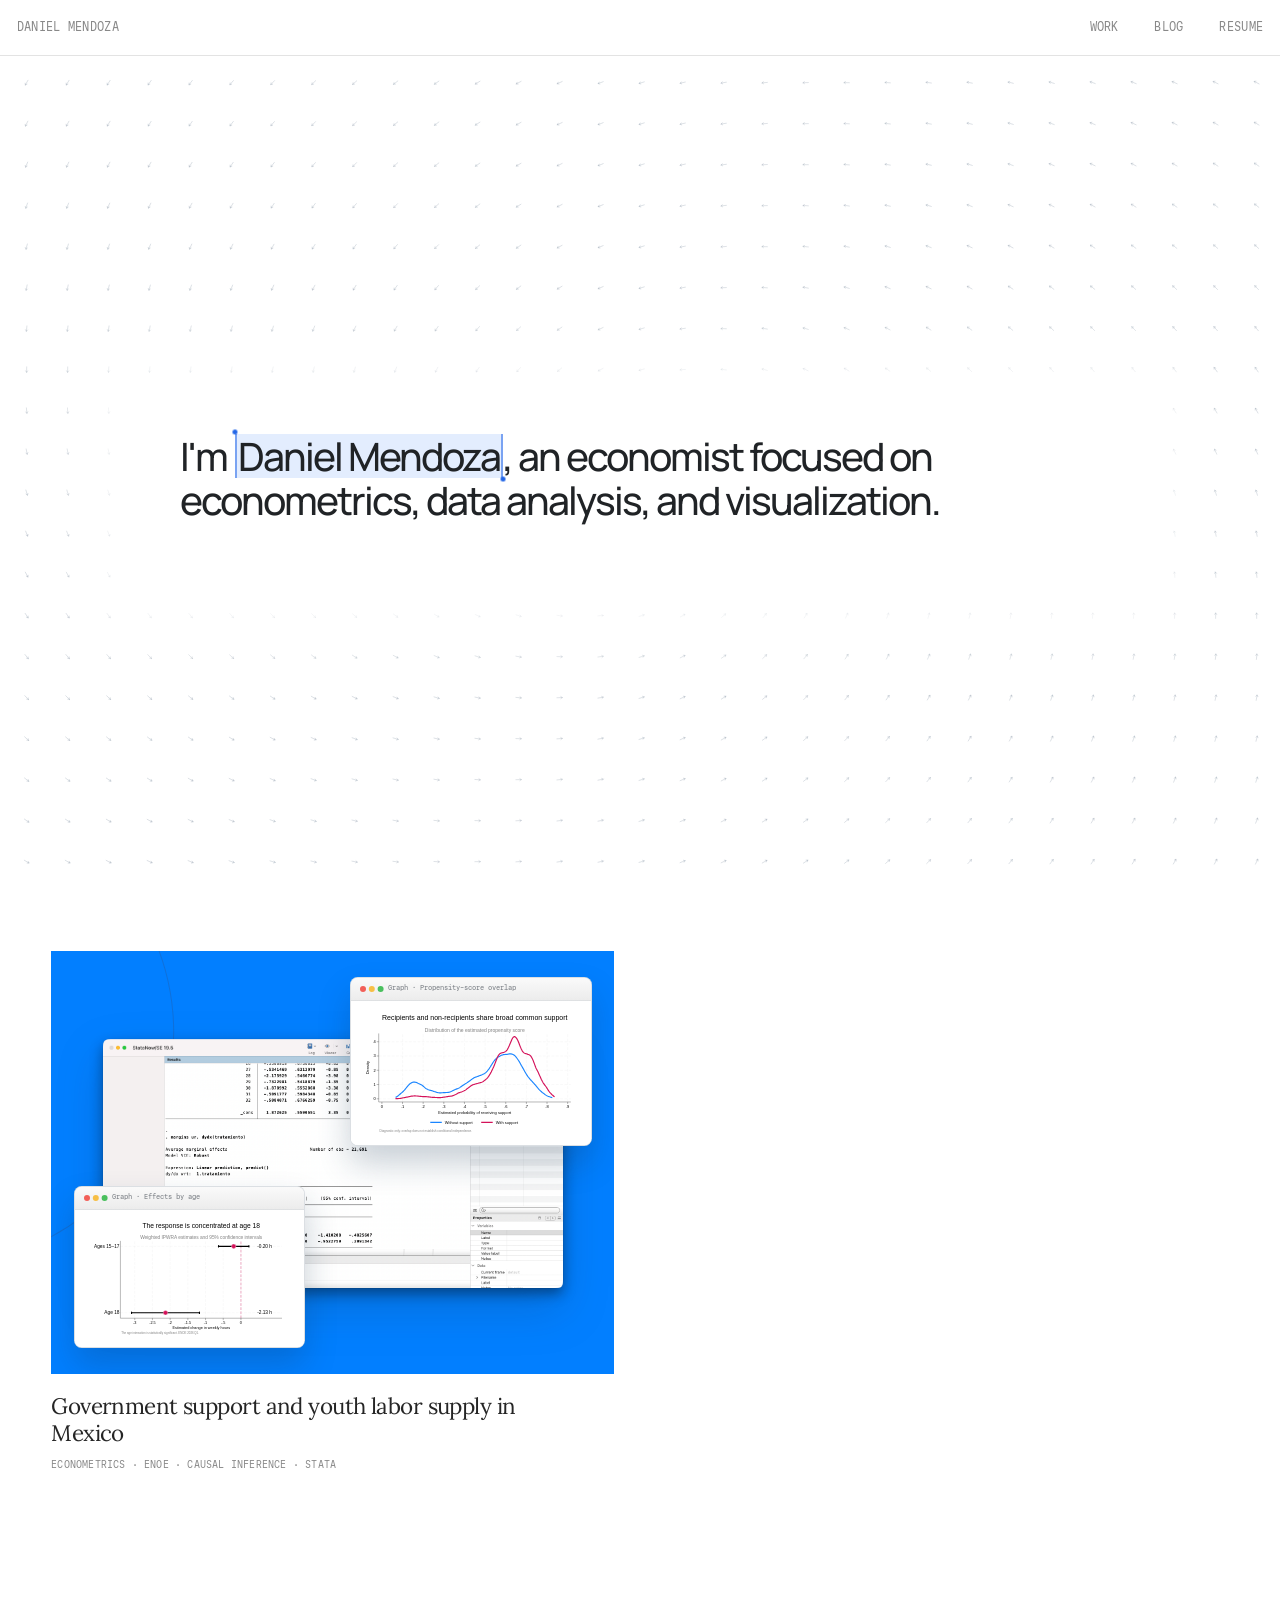
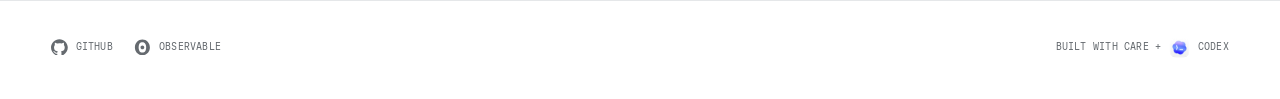
==== commit 9212ee3b: "Open resume in a dedicated PDF view" ====
--- a/index.html
+++ b/index.html
@@ -19,7 +19,7 @@
       <nav class="site-nav" aria-label="Primary navigation">
         <a href="#work">Work</a>
         <a href="blog.html">Blog</a>
-        <a href="assets/documents/daniel-mendoza-resume.pdf" target="_blank" rel="noopener">Resume</a>
+        <a href="resume.html" target="_blank" rel="noopener">Resume</a>
       </nav>
     </header>
 
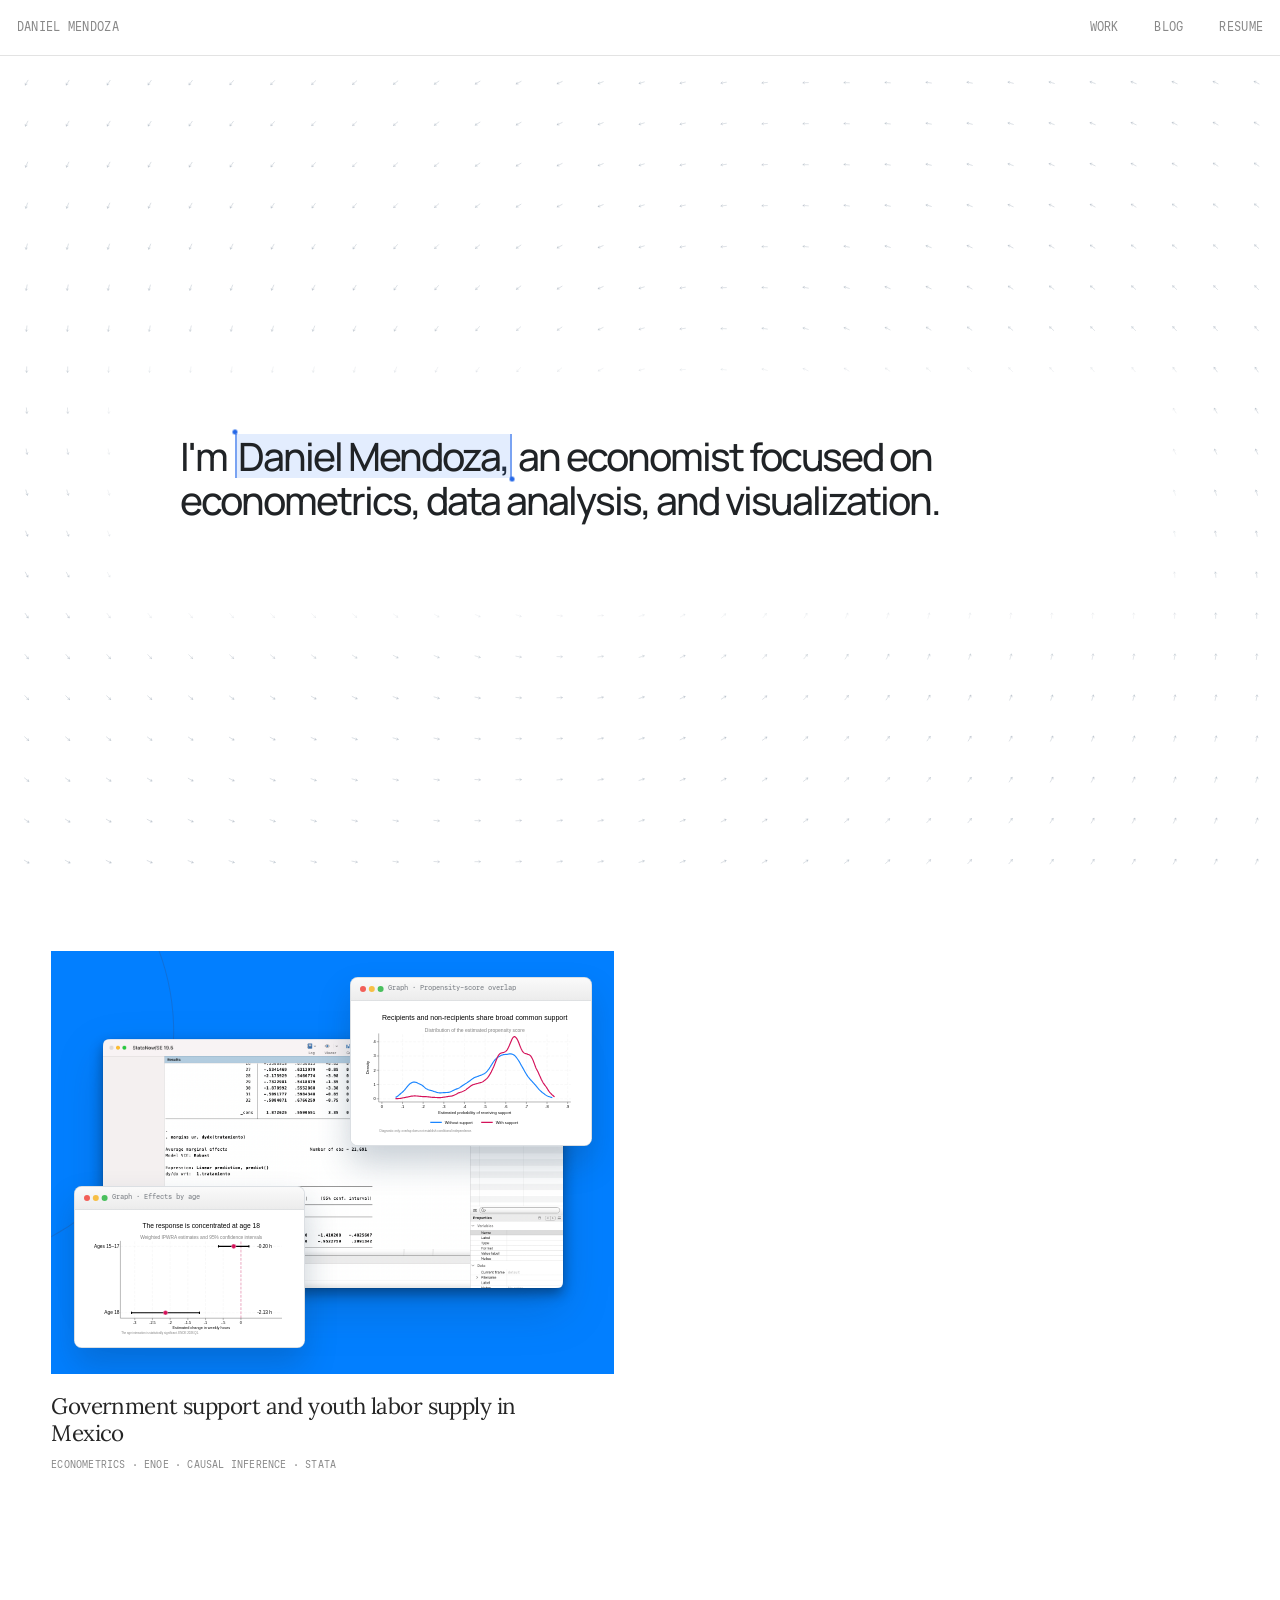
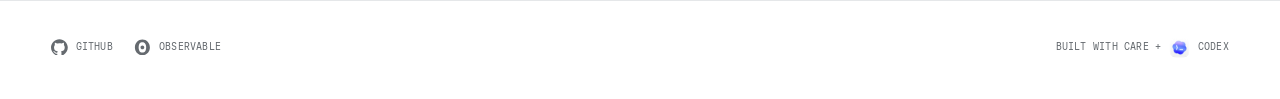
==== commit 298418ee: "Improve mobile typography and case study layout" ====
--- a/index.html
+++ b/index.html
@@ -34,8 +34,8 @@
                 <span class="intro-name-highlight" aria-hidden="true"></span>
                 <i class="intro-selection-handle intro-selection-handle-start" aria-hidden="true"></i>
                 <i class="intro-selection-handle intro-selection-handle-end" aria-hidden="true"></i>
-                <span class="intro-name-text">Daniel Mendoza</span>
-              </span>, an economist focused on
+                <span class="intro-name-text">Daniel Mendoza</span>,
+              </span> an economist focused on
             </span>
             <span class="intro-line">econometrics, data analysis, and visualization.</span>
           </h1>
--- a/styles.css
+++ b/styles.css
@@ -3233,3 +3233,109 @@
     padding-left: 1.25rem;
   }
 }
+
+/* Mobile refinements — readable introduction and contained case-study visuals */
+@media (max-width: 720px) {
+  .intro-copy {
+    width: min(100%, 30rem);
+  }
+
+  .intro-copy h1 {
+    max-width: 17ch;
+    margin-inline: auto;
+    font-size: clamp(1.65rem, 7.8vw, 3rem);
+    letter-spacing: -0.045em;
+    line-height: 1.16;
+    text-wrap: balance;
+  }
+
+  .intro-line {
+    display: inline;
+    white-space: normal;
+  }
+
+  .intro-selected-name {
+    white-space: nowrap;
+  }
+
+  .case-cover {
+    min-height: auto;
+    grid-template-rows: auto auto;
+    gap: 1.5rem;
+    padding: 2.25rem 1.25rem 1.5rem;
+  }
+
+  .case-cover-graphics {
+    min-height: clamp(16rem, 78vw, 22rem);
+  }
+
+  .case-cover-sheet {
+    width: 84%;
+  }
+
+  .case-cover-sheet-one {
+    top: 0;
+    left: 0;
+    transform: rotate(-1.2deg);
+  }
+
+  .case-cover-sheet-two {
+    right: 0;
+    bottom: 0;
+    transform: rotate(1.2deg);
+  }
+
+  .stata-figure,
+  .result-chart-card {
+    max-width: 100%;
+    margin-right: 0;
+    margin-left: 0;
+    overflow: hidden;
+  }
+
+  .stata-figure {
+    padding: 0.75rem 0.75rem 1rem;
+  }
+
+  .stata-figure img,
+  .case-forest-export,
+  .case-forest {
+    width: 100%;
+    max-width: 100%;
+    height: auto;
+  }
+
+  .result-chart-card {
+    padding: 1.5rem 1rem;
+  }
+}
+
+@media (max-width: 480px) {
+  .case-facts,
+  .pipeline {
+    grid-template-columns: 1fr;
+  }
+
+  .pipeline div,
+  .pipeline div:nth-child(2) {
+    border-right: 0;
+    border-bottom: 1px solid var(--case-line);
+  }
+
+  .pipeline div:last-child {
+    border-bottom: 0;
+  }
+
+  .pipeline div {
+    min-height: 12rem;
+  }
+
+  .case-cover-number {
+    font-size: clamp(4.75rem, 23vw, 6.25rem);
+  }
+
+  .finding-pair strong,
+  .age-comparison strong {
+    white-space: normal;
+  }
+}
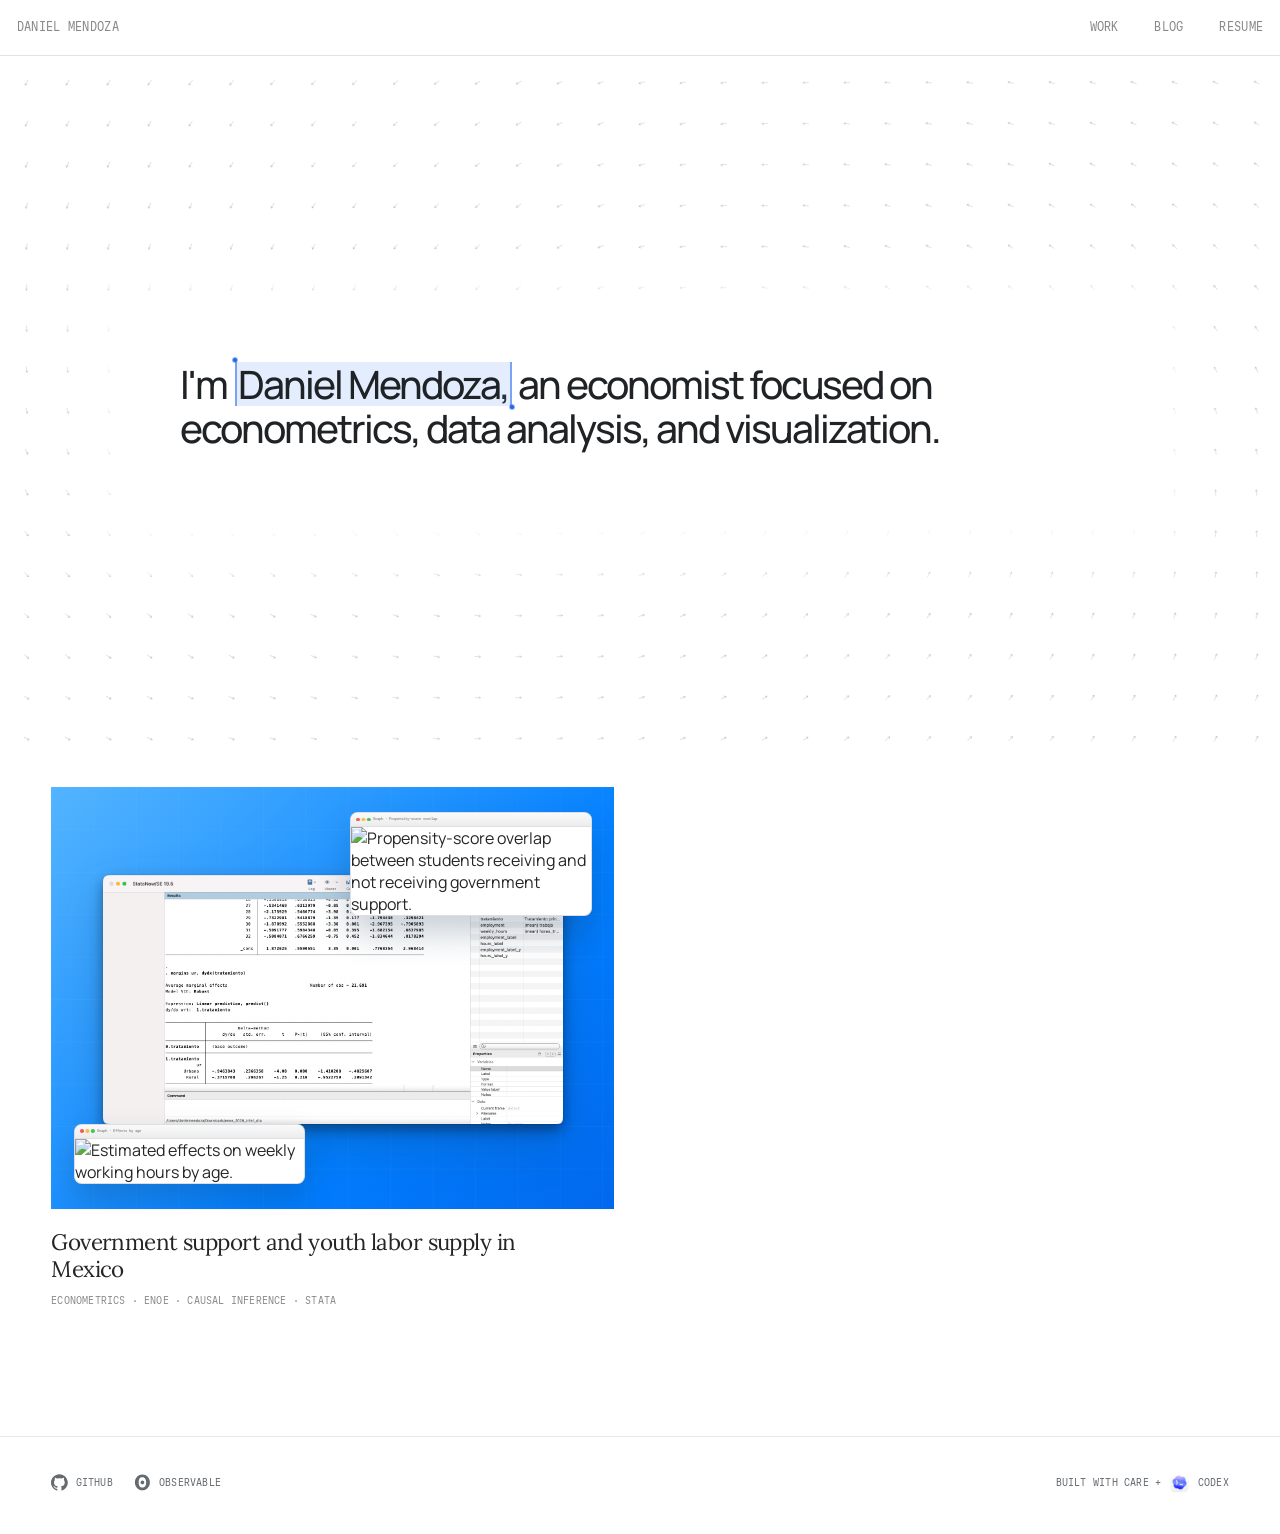
==== commit ea39299f: "Refine ENOE cover motion and layout" ====
--- a/index.html
+++ b/index.html
@@ -6,6 +6,33 @@
     <meta
       name="description"
       content="Daniel Mendoza is an economist who uses data to understand change and communicate evidence."
+    />
+    <meta property="og:type" content="website" />
+    <meta property="og:title" content="Daniel Mendoza — Economics, econometrics, and data visualization" />
+    <meta
+      property="og:description"
+      content="Selected economic research, data visualization, and notes by Daniel Mendoza."
+    />
+    <meta property="og:url" content="https://danielmendoza-econ.github.io/" />
+    <meta
+      property="og:image"
+      content="https://danielmendoza-econ.github.io/assets/social/daniel-mendoza-portfolio-linkedin.png"
+    />
+    <meta property="og:image:width" content="1200" />
+    <meta property="og:image:height" content="630" />
+    <meta
+      property="og:image:alt"
+      content="Daniel Mendoza — Economics, econometrics, and data visualization"
+    />
+    <meta name="twitter:card" content="summary_large_image" />
+    <meta name="twitter:title" content="Daniel Mendoza — Economics, econometrics, and data visualization" />
+    <meta
+      name="twitter:description"
+      content="Selected economic research, data visualization, and notes by Daniel Mendoza."
+    />
+    <meta
+      name="twitter:image"
+      content="https://danielmendoza-econ.github.io/assets/social/daniel-mendoza-portfolio-linkedin.png"
     />
     <title>Daniel Mendoza — Economist who works with data</title>
     <link rel="stylesheet" href="styles.css" />
@@ -61,7 +88,7 @@
               <figure class="stata-graph-window stata-graph-overlap">
                 <figcaption>Graph · Propensity-score overlap</figcaption>
                 <img
-                  src="assets/projects/enoe/04_propensity_overlap.svg"
+                  src="assets/projects/enoe/cover-propensity-overlap-animated.svg"
                   alt="Propensity-score overlap between students receiving and not receiving government support."
                 />
               </figure>
@@ -69,7 +96,7 @@
               <figure class="stata-graph-window stata-graph-age">
                 <figcaption>Graph · Effects by age</figcaption>
                 <img
-                  src="assets/projects/enoe/02_cover_age_heterogeneity.svg"
+                  src="assets/projects/enoe/cover-age-heterogeneity-animated.svg"
                   alt="Estimated effects on weekly working hours by age."
                 />
               </figure>
--- a/styles.css
+++ b/styles.css
@@ -998,7 +998,7 @@
 .intro-hero {
   position: relative;
   display: grid;
-  min-height: calc(100svh - 3.5rem);
+  min-height: calc(84svh - 3.5rem);
   place-items: center;
   overflow: hidden;
   padding: clamp(4.5rem, 9vw, 8rem) var(--page-gutter);
@@ -1125,7 +1125,7 @@
 
 @media (max-width: 720px) {
   .intro-hero {
-    min-height: calc(100svh - 3.35rem);
+    min-height: calc(88svh - 3.35rem);
     padding: 4.5rem 1.25rem;
   }
 
@@ -1687,7 +1687,7 @@
 
 /* Selected work — compact editorial cards */
 .selected-work {
-  padding-top: clamp(2.5rem, 4vw, 4rem);
+  padding-top: clamp(1.5rem, 2.4vw, 2.5rem);
   padding-bottom: clamp(7rem, 10vw, 10rem);
   border-top: 0;
 }
@@ -1728,9 +1728,17 @@
   aspect-ratio: 4 / 3;
   overflow: hidden;
   padding: 0;
-  background: rgba(2, 127, 255, 1);
+  background: linear-gradient(
+    135deg,
+    rgb(116, 202, 255) -8%,
+    rgb(2, 127, 255) 46%,
+    rgb(0, 63, 205) 108%
+  );
+  background-position: 0% 45%;
+  background-size: 165% 165%;
   user-select: none;
   -webkit-user-select: none;
+  animation: stata-cover-breathe 9s ease-in-out infinite alternate;
   transition: transform 650ms cubic-bezier(0.2, 0.8, 0.2, 1),
     box-shadow 650ms ease;
 }
@@ -1739,6 +1747,10 @@
   position: absolute;
   inset: -36%;
   z-index: 0;
+  width: auto;
+  height: auto;
+  border: 0;
+  border-radius: 0;
   background: linear-gradient(
     118deg,
     transparent 31%,
@@ -1746,12 +1758,27 @@
     transparent 57%
   );
   content: "";
-  transform: translateX(-30%) rotate(7deg);
-  transition: transform 950ms cubic-bezier(0.2, 0.75, 0.25, 1);
+  opacity: 0;
+  transform: translateX(-52%) rotate(7deg);
+  animation: stata-cover-light 8.5s cubic-bezier(0.2, 0.75, 0.25, 1) infinite;
 }
 
 .project-cover-stata::after {
-  display: none;
+  position: absolute;
+  inset: 0;
+  z-index: 0;
+  display: block;
+  width: auto;
+  height: auto;
+  border-radius: 0;
+  background-image:
+    linear-gradient(rgba(255, 255, 255, 0.065) 1px, transparent 1px),
+    linear-gradient(90deg, rgba(255, 255, 255, 0.065) 1px, transparent 1px);
+  background-color: transparent;
+  background-size: 2.65rem 2.65rem;
+  content: "";
+  opacity: 0.55;
+  transform: translateZ(0);
 }
 
 .stata-main-window,
@@ -1769,6 +1796,8 @@
   width: 88%;
   filter: drop-shadow(0 18px 22px rgba(20, 48, 76, 0.2));
   transform: none;
+  translate: 0 0;
+  animation: stata-main-drift 7.5s ease-in-out infinite;
 }
 
 .stata-main-window img {
@@ -1788,28 +1817,28 @@
 
 .stata-graph-window figcaption {
   display: flex;
-  min-height: 1.45rem;
+  min-height: 0.88rem;
   align-items: center;
-  gap: 0.42rem;
-  padding: 0.32rem 0.55rem;
+  gap: 0.24rem;
+  padding: 0.16rem 0.34rem;
   border-bottom: 1px solid rgba(60, 73, 86, 0.14);
   background: linear-gradient(#fafafa, #ececec);
   color: rgba(70, 78, 86, 0.72);
   font-family: "Paper Mono", monospace;
-  font-size: clamp(0.34rem, 0.52vw, 0.49rem);
+  font-size: clamp(0.22rem, 0.33vw, 0.32rem);
   line-height: 1;
   white-space: nowrap;
 }
 
 .stata-graph-window figcaption::before {
-  width: 0.38rem;
-  height: 0.38rem;
+  width: 0.22rem;
+  height: 0.22rem;
   flex: 0 0 auto;
   border-radius: 50%;
   background: #f25f58;
-  box-shadow: 0.55rem 0 #f7bf45, 1.1rem 0 #4ac05e;
+  box-shadow: 0.34rem 0 #f7bf45, 0.68rem 0 #4ac05e;
   content: "";
-  margin-right: 1rem;
+  margin-right: 0.62rem;
 }
 
 .stata-graph-window img {
@@ -1823,6 +1852,8 @@
   right: 4%;
   width: 43%;
   transform: none;
+  translate: 0 0;
+  animation: stata-overlap-drift 6.8s ease-in-out infinite;
 }
 
 .stata-graph-age {
@@ -1830,6 +1861,8 @@
   left: 4%;
   width: 41%;
   transform: none;
+  translate: 0 0;
+  animation: stata-age-drift 7.2s ease-in-out -1.4s infinite;
 }
 
 .project-card:hover .project-cover-stata,
@@ -1838,11 +1871,6 @@
   transform: scale(1.016);
 }
 
-.project-card:hover .project-cover-stata::before,
-.project-card:focus-visible .project-cover-stata::before {
-  transform: translateX(28%) rotate(7deg);
-}
-
 .project-card:hover .stata-main-window,
 .project-card:focus-visible .stata-main-window {
   transform: translateY(-2%) scale(1.025);
@@ -1858,6 +1886,39 @@
 .project-card:focus-visible .stata-graph-age {
   box-shadow: 0 23px 42px rgba(22, 53, 82, 0.3);
   transform: translate(-3%, 5%) scale(1.055);
+}
+
+.project-card:hover .stata-main-window,
+.project-card:hover .stata-graph-window,
+.project-card:focus-visible .stata-main-window,
+.project-card:focus-visible .stata-graph-window {
+  animation-play-state: paused;
+}
+
+@keyframes stata-cover-breathe {
+  from { background-position: 0% 45%; }
+  to { background-position: 100% 55%; }
+}
+
+@keyframes stata-cover-light {
+  0%, 22% { opacity: 0; transform: translateX(-52%) rotate(7deg); }
+  35% { opacity: 0.72; }
+  58%, 100% { opacity: 0; transform: translateX(48%) rotate(7deg); }
+}
+
+@keyframes stata-main-drift {
+  0%, 100% { translate: 0 0; }
+  50% { translate: 0 -1.2%; }
+}
+
+@keyframes stata-overlap-drift {
+  0%, 100% { translate: 0 0; }
+  50% { translate: 1.5% -2.5%; }
+}
+
+@keyframes stata-age-drift {
+  0%, 100% { translate: 0 0; }
+  50% { translate: -1.5% 2.2%; }
 }
 
 .project-card:focus-visible {
@@ -1982,7 +2043,7 @@
   }
 
   .selected-work {
-    padding-top: 2.5rem;
+    padding-top: 1.5rem;
     padding-bottom: 7rem;
   }
 
@@ -2074,8 +2135,10 @@
 
   .project-cover-stata,
   .project-cover-stata::before,
+  .project-cover-stata::after,
   .stata-main-window,
   .stata-graph-window {
+    animation: none;
     transition: none;
   }
 
